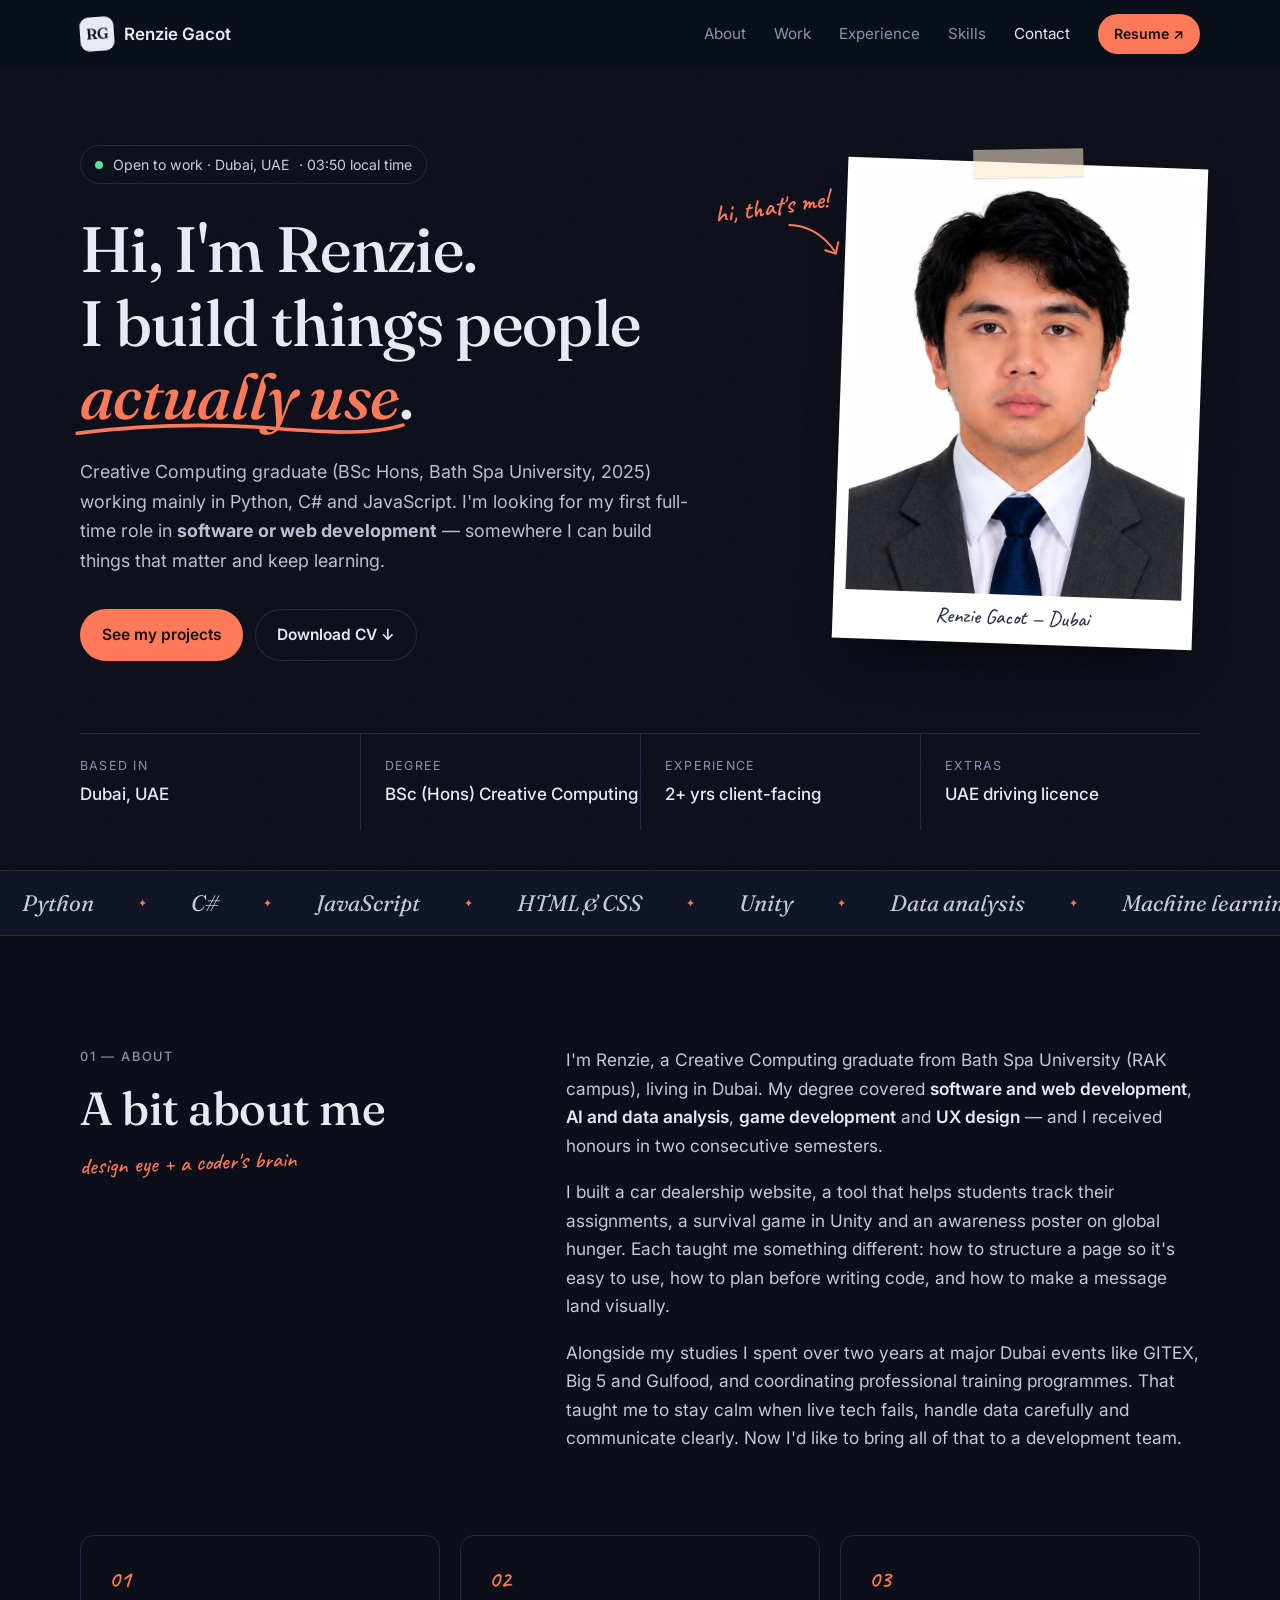
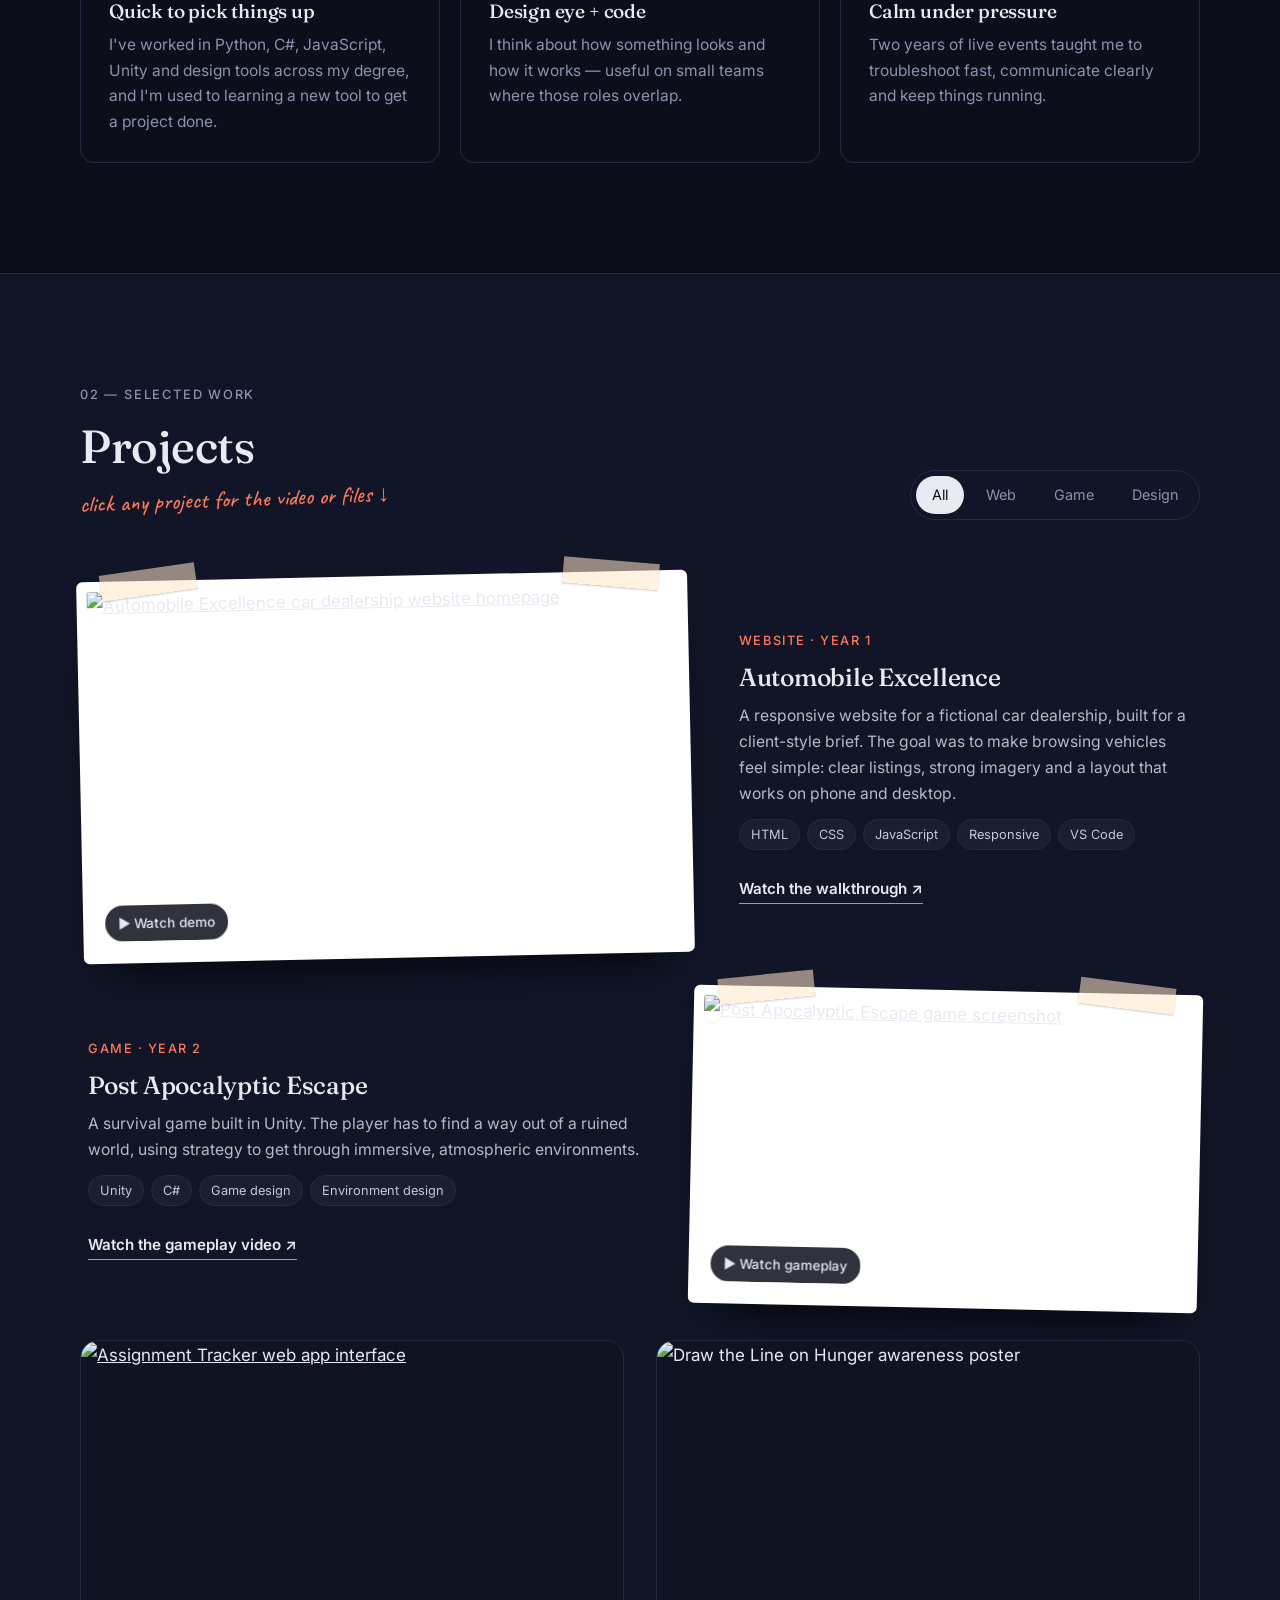
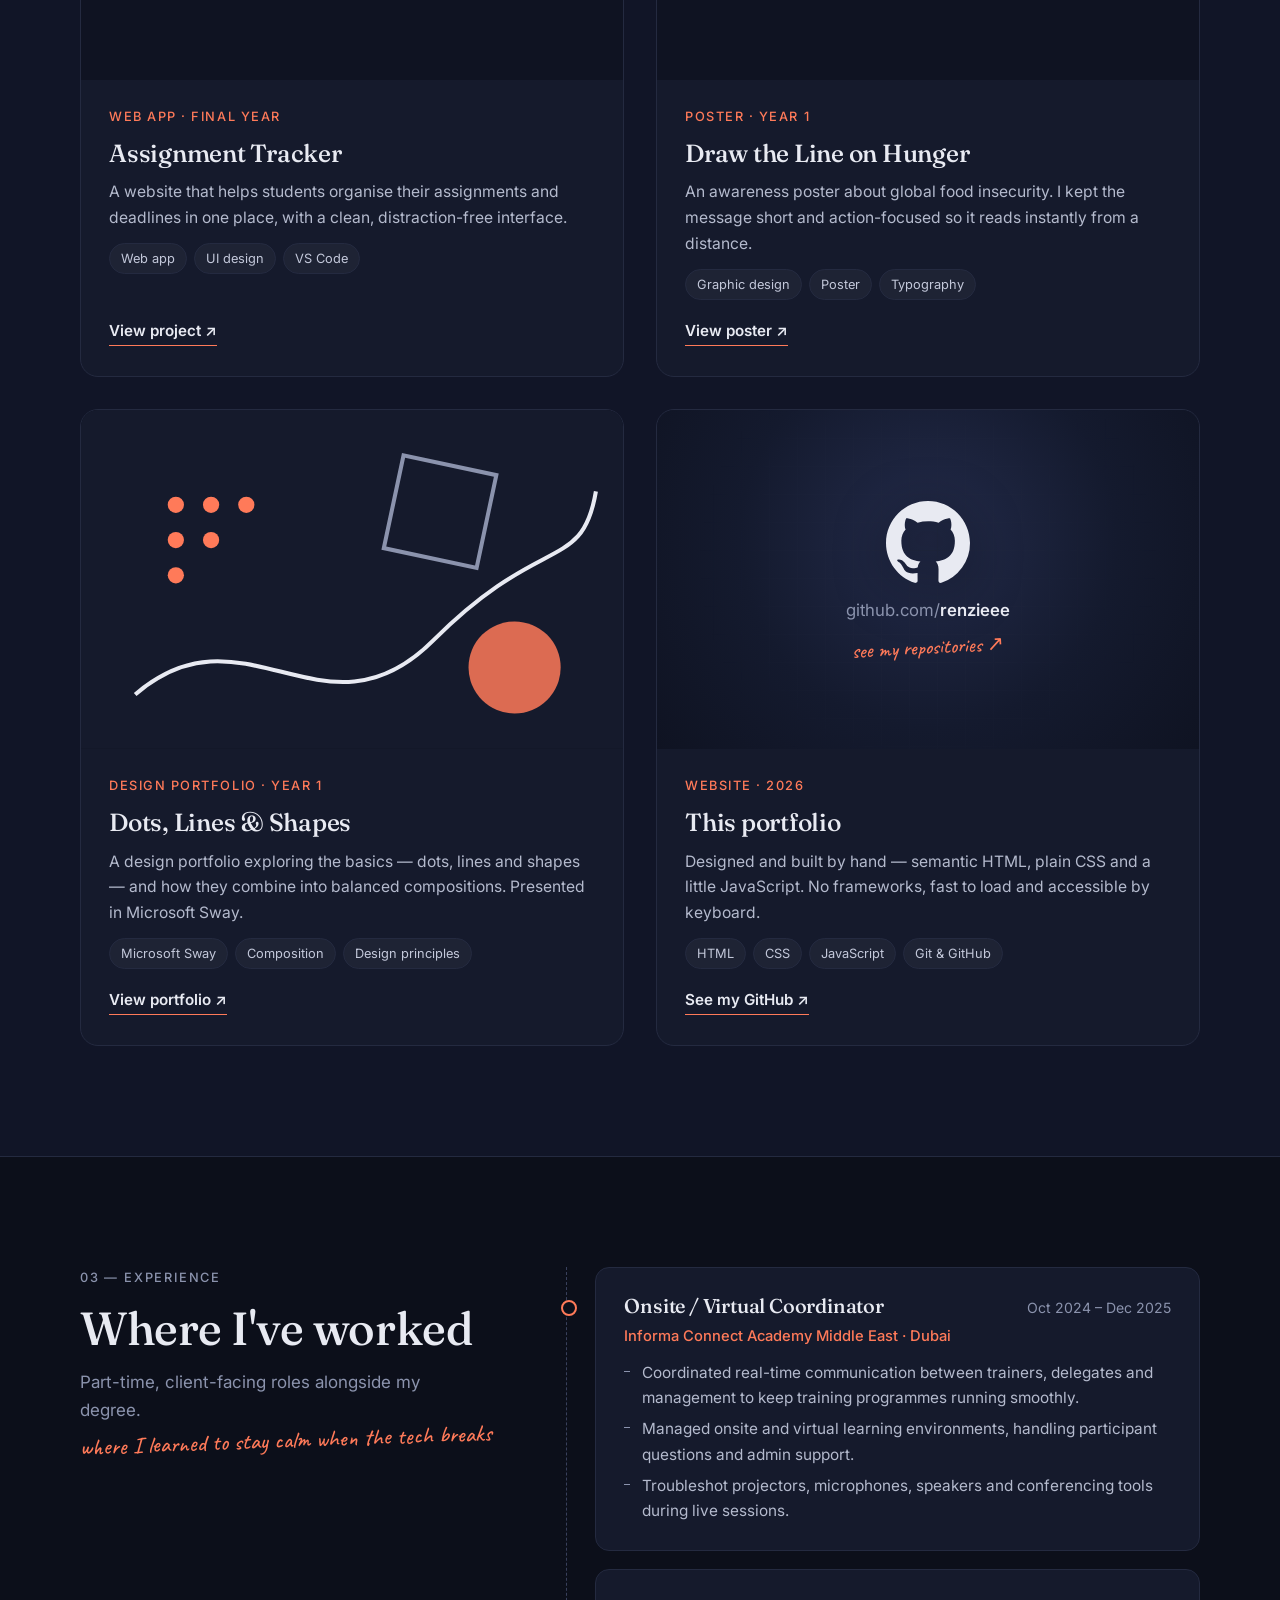
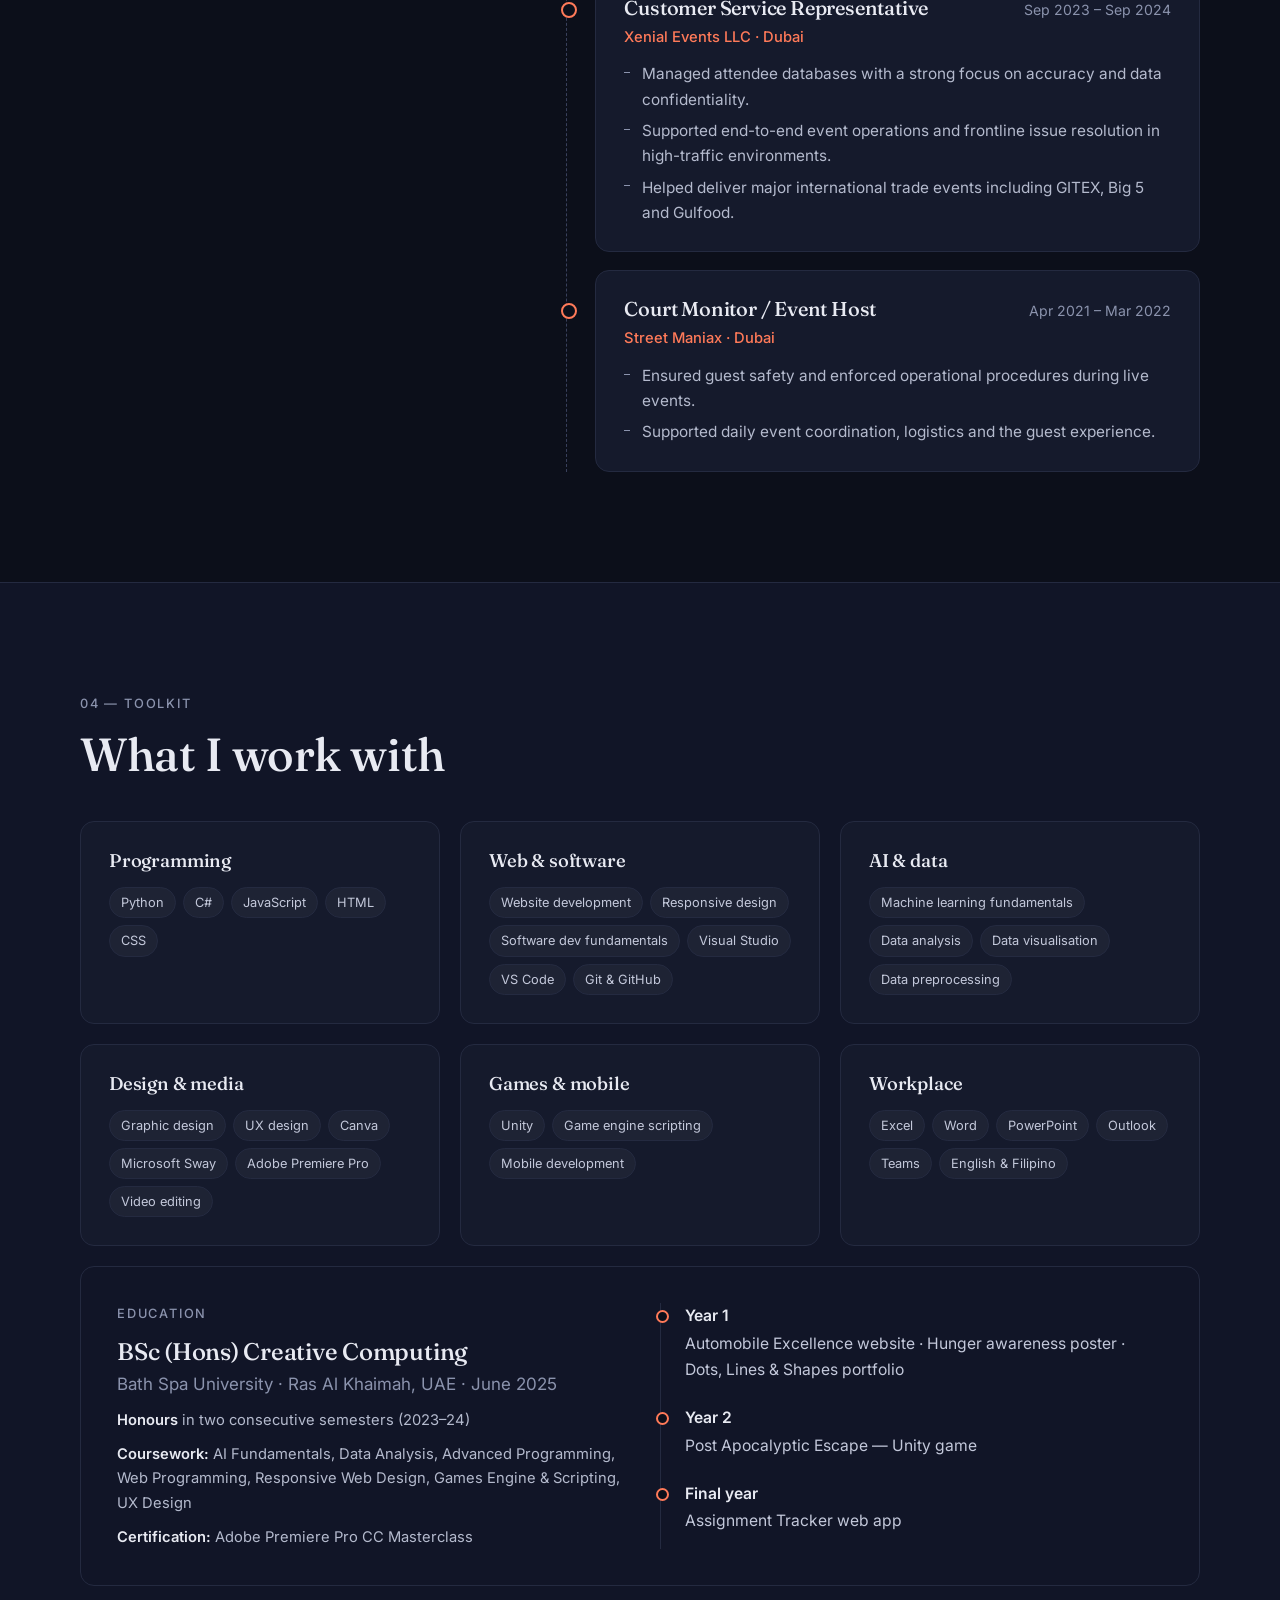
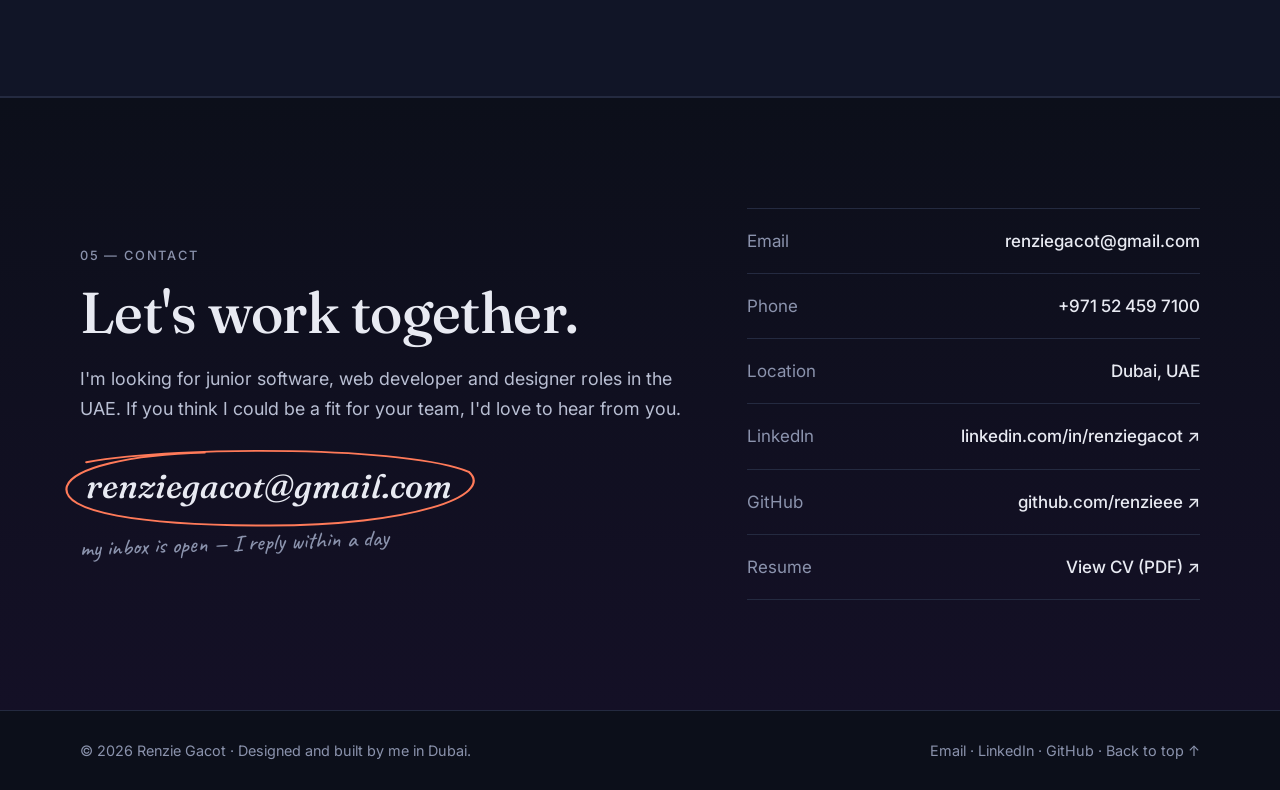
==== index.html @ a34c8161 "Add files via upload" ====
<!DOCTYPE html>
<html lang="en">
<head>
<meta charset="UTF-8">
<meta name="viewport" content="width=device-width, initial-scale=1">
<title>Renzie Gacot | Creative Computing Graduate – Software, Web &amp; Design – Dubai</title>
<meta name="description" content="Renzie Gacot — Creative Computing graduate (BSc Hons, Bath Spa University) in Dubai, UAE. Software, web development, data and design. Open to work.">
<meta property="og:title" content="Renzie Gacot | Creative Computing Graduate – Dubai">
<meta property="og:description" content="Software, web, data and design. Open to work in the UAE.">
<meta property="og:image" content="img/renzie.jpg">
<link rel="preconnect" href="https://fonts.googleapis.com">
<link rel="preconnect" href="https://fonts.gstatic.com" crossorigin>
<link href="https://fonts.googleapis.com/css2?family=Fraunces:ital,opsz,wght@0,9..144,500;0,9..144,600;1,9..144,400;1,9..144,500&family=Inter:wght@400;500;600&family=Caveat:wght@500;600&display=swap" rel="stylesheet">
<link rel="stylesheet" href="style.css">
</head>
<body>

<a class="skip" href="#main">Skip to content</a>

<header class="nav" id="top">
  <div class="wrap nav__inner">
    <a href="#top" class="brand" aria-label="Renzie Gacot, back to top">
      <span class="brand__mark">RG</span>
      <span class="brand__name">Renzie Gacot</span>
    </a>
    <nav class="nav__links" id="navLinks" aria-label="Main">
      <a href="#about">About</a>
      <a href="#work">Work</a>
      <a href="#experience">Experience</a>
      <a href="#skills">Skills</a>
      <a href="#contact">Contact</a>
      <a class="btn btn--small" href="cv/Renzie_Gacot_CV.pdf" target="_blank" rel="noopener">Resume ↗</a>
    </nav>
    <button class="nav__toggle" id="navToggle" aria-label="Open menu" aria-expanded="false" aria-controls="navLinks">
      <span></span><span></span>
    </button>
  </div>
</header>

<main id="main">

  <!-- HERO -->
  <section class="hero">
    <div class="wrap hero__grid">
      <div class="hero__text">
        <p class="status"><span class="dot"></span> Open to work · Dubai, UAE<span class="status__time"> · <span id="clock">--:--</span> local time</span></p>
        <h1>Hi, I'm Renzie.<br>I build things people <span class="scribble">actually use<svg viewBox="0 0 300 20" preserveAspectRatio="none" aria-hidden="true"><path d="M3 14 C 60 6, 120 4, 180 9 S 270 15, 297 6"/></svg></span>.</h1>
        <p class="lede">Creative Computing graduate (BSc Hons, Bath Spa University, 2025) working mainly in Python, C# and JavaScript. I'm looking for my first full-time role in <strong>software or web development</strong> — somewhere I can build things that matter and keep learning.</p>
        <div class="hero__cta">
          <a class="btn" href="#work">See my projects</a>
          <a class="btn btn--ghost" href="cv/Renzie_Gacot_CV.pdf" download="Renzie_Gacot_CV.pdf">Download CV ↓</a>
        </div>
      </div>
      <figure class="hero__photo">
        <p class="note" aria-hidden="true">hi, that's me!<svg viewBox="0 0 60 50"><path d="M6 6 C 20 8, 38 18, 48 40"/><path d="M38 36 L 48 41 L 52 30"/></svg></p>
        <img src="img/renzie.jpg" alt="Renzie Gacot in a dark suit and navy tie" width="800" height="1000">
        <figcaption>Renzie Gacot — Dubai</figcaption>
      </figure>
    </div>
    <div class="wrap">
      <ul class="facts">
        <li><span>Based in</span>Dubai, UAE</li>
        <li><span>Degree</span>BSc (Hons) Creative Computing</li>
        <li><span>Experience</span>2+ yrs client-facing</li>
        <li><span>Extras</span>UAE driving licence</li>
      </ul>
    </div>
  </section>

  <div class="ticker" aria-hidden="true">
    <div class="ticker__track">
      <span>Python</span><span>C#</span><span>JavaScript</span><span>HTML &amp; CSS</span><span>Unity</span><span>Data analysis</span><span>Machine learning</span><span>UX design</span><span>Graphic design</span><span>Premiere Pro</span>
      <span>Python</span><span>C#</span><span>JavaScript</span><span>HTML &amp; CSS</span><span>Unity</span><span>Data analysis</span><span>Machine learning</span><span>UX design</span><span>Graphic design</span><span>Premiere Pro</span>
    </div>
  </div>

  <!-- ABOUT -->
  <section class="section" id="about">
    <div class="wrap two-col">
      <div>
        <p class="eyebrow">01 — About</p>
        <h2>A bit about me</h2>
        <p class="hand">design eye + a coder's brain</p>
      </div>
      <div class="prose reveal">
        <p>I'm Renzie, a Creative Computing graduate from Bath Spa University (RAK campus), living in Dubai. My degree covered <strong>software and web development</strong>, <strong>AI and data analysis</strong>, <strong>game development</strong> and <strong>UX design</strong> — and I received honours in two consecutive semesters.</p>
        <p>I built a car dealership website, a tool that helps students track their assignments, a survival game in Unity and an awareness poster on global hunger. Each taught me something different: how to structure a page so it's easy to use, how to plan before writing code, and how to make a message land visually.</p>
        <p>Alongside my studies I spent over two years at major Dubai events like GITEX, Big 5 and Gulfood, and coordinating professional training programmes. That taught me to stay calm when live tech fails, handle data carefully and communicate clearly. Now I'd like to bring all of that to a development team.</p>
      </div>
    </div>

    <div class="wrap">
      <div class="why">
        <article class="why__item reveal">
          <span class="why__n">01</span>
          <h3>Quick to pick things up</h3>
          <p>I've worked in Python, C#, JavaScript, Unity and design tools across my degree, and I'm used to learning a new tool to get a project done.</p>
        </article>
        <article class="why__item reveal">
          <span class="why__n">02</span>
          <h3>Design eye + code</h3>
          <p>I think about how something looks and how it works — useful on small teams where those roles overlap.</p>
        </article>
        <article class="why__item reveal">
          <span class="why__n">03</span>
          <h3>Calm under pressure</h3>
          <p>Two years of live events taught me to troubleshoot fast, communicate clearly and keep things running.</p>
        </article>
      </div>
    </div>
  </section>

  <!-- WORK -->
  <section class="section section--alt" id="work">
    <div class="wrap">
      <div class="section__head">
        <div>
          <p class="eyebrow">02 — Selected work</p>
          <h2>Projects</h2>
          <p class="hand">click any project for the video or files ↓</p>
        </div>
        <div class="filters" role="tablist" aria-label="Filter projects">
          <button class="filter is-active" data-filter="all" role="tab" aria-selected="true">All</button>
          <button class="filter" data-filter="web" role="tab" aria-selected="false">Web</button>
          <button class="filter" data-filter="game" role="tab" aria-selected="false">Game</button>
          <button class="filter" data-filter="design" role="tab" aria-selected="false">Design</button>
        </div>
      </div>

      <div class="projects">

        <article class="project project--wide reveal" data-cat="web">
          <a class="project__media taped" href="https://youtu.be/LPAv-gMTaPw" target="_blank" rel="noopener" aria-label="Watch the Automobile Excellence demo">
            <img src="img/automobile.png" data-fallback="https://profile-site-launch.lovable.app/lovable-uploads/7ec69cc7-01b5-4ee4-a5d0-b192c2c715b7.png" alt="Automobile Excellence car dealership website homepage" loading="lazy">
            <span class="play">▶ Watch demo</span>
          </a>
          <div class="project__body">
            <p class="meta">Website · Year 1</p>
            <h3>Automobile Excellence</h3>
            <p>A responsive website for a fictional car dealership, built for a client-style brief. The goal was to make browsing vehicles feel simple: clear listings, strong imagery and a layout that works on phone and desktop.</p>
            <ul class="tags"><li>HTML</li><li>CSS</li><li>JavaScript</li><li>Responsive</li><li>VS Code</li></ul>
            <a class="link" href="https://youtu.be/LPAv-gMTaPw" target="_blank" rel="noopener">Watch the walkthrough ↗</a>
          </div>
        </article>

        <article class="project project--wide project--flip reveal" data-cat="game">
          <a class="project__media taped" href="https://youtu.be/TVNm0_HdlcQ" target="_blank" rel="noopener" aria-label="Watch the Post Apocalyptic Escape gameplay">
            <img src="img/apocalyptic.png" data-fallback="https://profile-site-launch.lovable.app/lovable-uploads/42c72a1e-6f0a-41fe-bad6-de00e5b0418a.png" alt="Post Apocalyptic Escape game screenshot" loading="lazy">
            <span class="play">▶ Watch gameplay</span>
          </a>
          <div class="project__body">
            <p class="meta">Game · Year 2</p>
            <h3>Post Apocalyptic Escape</h3>
            <p>A survival game built in Unity. The player has to find a way out of a ruined world, using strategy to get through immersive, atmospheric environments.</p>
            <ul class="tags"><li>Unity</li><li>C#</li><li>Game design</li><li>Environment design</li></ul>
            <a class="link" href="https://youtu.be/TVNm0_HdlcQ" target="_blank" rel="noopener">Watch the gameplay video ↗</a>
          </div>
        </article>

        <article class="project reveal" data-cat="web">
          <a class="project__media" href="https://drive.google.com/file/d/1QC57cKCtAFr6pk-P-h_SBmdnQ7ZJZOVQ/view" target="_blank" rel="noopener" aria-label="Open the Assignment Tracker project">
            <img src="img/tracker.png" data-fallback="https://profile-site-launch.lovable.app/lovable-uploads/16137f4a-a106-44b2-8af4-7b20b92113c6.png" alt="Assignment Tracker web app interface" loading="lazy">
          </a>
          <div class="project__body">
            <p class="meta">Web app · Final year</p>
            <h3>Assignment Tracker</h3>
            <p>A website that helps students organise their assignments and deadlines in one place, with a clean, distraction-free interface.</p>
            <ul class="tags"><li>Web app</li><li>UI design</li><li>VS Code</li></ul>
            <a class="link" href="https://drive.google.com/file/d/1QC57cKCtAFr6pk-P-h_SBmdnQ7ZJZOVQ/view" target="_blank" rel="noopener">View project ↗</a>
          </div>
        </article>

        <article class="project reveal" data-cat="design">
          <button class="project__media" type="button" data-lightbox aria-label="Enlarge the Draw the Line on Hunger poster">
            <img id="posterImg" src="img/hunger.png" data-fallback="https://profile-site-launch.lovable.app/lovable-uploads/dc572686-2030-4619-81a5-dc3627bdb6a1.png" alt="Draw the Line on Hunger awareness poster" loading="lazy">
          </button>
          <div class="project__body">
            <p class="meta">Poster · Year 1</p>
            <h3>Draw the Line on Hunger</h3>
            <p>An awareness poster about global food insecurity. I kept the message short and action-focused so it reads instantly from a distance.</p>
            <ul class="tags"><li>Graphic design</li><li>Poster</li><li>Typography</li></ul>
            <button class="link" type="button" data-lightbox>View poster ↗</button>
          </div>
        </article>

        <article class="project reveal" data-cat="design">
          <a class="project__media" href="https://drive.google.com/file/d/15ntBMyRujq6MdyihpgQ4xaixIF20mugS/view" target="_blank" rel="noopener" aria-label="Open the Dots, Lines and Shapes portfolio">
            <svg viewBox="0 0 400 250" preserveAspectRatio="xMidYMid slice" aria-hidden="true">
              <rect width="400" height="250" fill="#151a2c"/>
              <g fill="#ff7a59"><circle cx="70" cy="70" r="6"/><circle cx="96" cy="70" r="6"/><circle cx="122" cy="70" r="6"/><circle cx="70" cy="96" r="6"/><circle cx="96" cy="96" r="6"/><circle cx="70" cy="122" r="6"/></g>
              <path d="M40 210 C120 140, 180 250, 260 170 S 370 120, 380 60" stroke="#e8eaf2" stroke-width="3" fill="none"/>
              <rect x="230" y="40" width="70" height="70" fill="none" stroke="#8b93ad" stroke-width="3" transform="rotate(12 265 75)"/>
              <circle cx="320" cy="190" r="34" fill="#ff7a59" opacity=".85"/>
            </svg>
          </a>
          <div class="project__body">
            <p class="meta">Design portfolio · Year 1</p>
            <h3>Dots, Lines &amp; Shapes</h3>
            <p>A design portfolio exploring the basics — dots, lines and shapes — and how they combine into balanced compositions. Presented in Microsoft Sway.</p>
            <ul class="tags"><li>Microsoft Sway</li><li>Composition</li><li>Design principles</li></ul>
            <a class="link" href="https://drive.google.com/file/d/15ntBMyRujq6MdyihpgQ4xaixIF20mugS/view" target="_blank" rel="noopener">View portfolio ↗</a>
          </div>
        </article>

        <article class="project reveal" data-cat="web">
          <a class="project__media project__media--gh" href="https://github.com/renzieee" target="_blank" rel="noopener" aria-label="Renzie's GitHub profile">
            <svg class="gh__mark" viewBox="0 0 16 16" aria-hidden="true"><path d="M8 0C3.58 0 0 3.58 0 8c0 3.54 2.29 6.53 5.47 7.59.4.07.55-.17.55-.38 0-.19-.01-.82-.01-1.49-2.01.37-2.53-.49-2.69-.94-.09-.23-.48-.94-.82-1.13-.28-.15-.68-.52-.01-.53.63-.01 1.08.58 1.23.82.72 1.21 1.87.87 2.33.66.07-.52.28-.87.51-1.07-1.78-.2-3.64-.89-3.64-3.95 0-.87.31-1.59.82-2.15-.08-.2-.36-1.02.08-2.12 0 0 .67-.21 2.2.82.64-.18 1.32-.27 2-.27.68 0 1.36.09 2 .27 1.53-1.04 2.2-.82 2.2-.82.44 1.1.16 1.92.08 2.12.51.56.82 1.27.82 2.15 0 3.07-1.87 3.75-3.65 3.95.29.25.54.73.54 1.48 0 1.07-.01 1.93-.01 2.2 0 .21.15.46.55.38A8.013 8.013 0 0016 8c0-4.42-3.58-8-8-8z"/></svg>
            <span class="gh__name">github.com/<b>renzieee</b></span>
            <span class="gh__hint">see my repositories ↗</span>
          </a>
          <div class="project__body">
            <p class="meta">Website · 2026</p>
            <h3>This portfolio</h3>
            <p>Designed and built by hand — semantic HTML, plain CSS and a little JavaScript. No frameworks, fast to load and accessible by keyboard.</p>
            <ul class="tags"><li>HTML</li><li>CSS</li><li>JavaScript</li><li>Git &amp; GitHub</li></ul>
            <a class="link" href="https://github.com/renzieee" target="_blank" rel="noopener">See my GitHub ↗</a>
          </div>
        </article>

      </div>
    </div>
  </section>

  <!-- EXPERIENCE -->
  <section class="section" id="experience">
    <div class="wrap two-col">
      <div>
        <p class="eyebrow">03 — Experience</p>
        <h2>Where I've worked</h2>
        <p class="muted" style="margin-top:12px;max-width:32ch">Part-time, client-facing roles alongside my degree.</p>
        <p class="hand">where I learned to stay calm when the tech breaks</p>
      </div>
      <ol class="jobs">
        <li class="job reveal">
          <div class="job__top"><h3>Onsite / Virtual Coordinator</h3><span>Oct 2024 – Dec 2025</span></div>
          <p class="job__org">Informa Connect Academy Middle East · Dubai</p>
          <ul>
            <li>Coordinated real-time communication between trainers, delegates and management to keep training programmes running smoothly.</li>
            <li>Managed onsite and virtual learning environments, handling participant questions and admin support.</li>
            <li>Troubleshot projectors, microphones, speakers and conferencing tools during live sessions.</li>
          </ul>
        </li>
        <li class="job reveal">
          <div class="job__top"><h3>Customer Service Representative</h3><span>Sep 2023 – Sep 2024</span></div>
          <p class="job__org">Xenial Events LLC · Dubai</p>
          <ul>
            <li>Managed attendee databases with a strong focus on accuracy and data confidentiality.</li>
            <li>Supported end-to-end event operations and frontline issue resolution in high-traffic environments.</li>
            <li>Helped deliver major international trade events including GITEX, Big 5 and Gulfood.</li>
          </ul>
        </li>
        <li class="job reveal">
          <div class="job__top"><h3>Court Monitor / Event Host</h3><span>Apr 2021 – Mar 2022</span></div>
          <p class="job__org">Street Maniax · Dubai</p>
          <ul>
            <li>Ensured guest safety and enforced operational procedures during live events.</li>
            <li>Supported daily event coordination, logistics and the guest experience.</li>
          </ul>
        </li>
      </ol>
    </div>
  </section>

  <!-- SKILLS + EDUCATION -->
  <section class="section section--alt" id="skills">
    <div class="wrap">
      <p class="eyebrow">04 — Toolkit</p>
      <h2>What I work with</h2>

      <div class="skills">
        <div class="skill reveal"><h3>Programming</h3><ul class="tags"><li>Python</li><li>C#</li><li>JavaScript</li><li>HTML</li><li>CSS</li></ul></div>
        <div class="skill reveal"><h3>Web &amp; software</h3><ul class="tags"><li>Website development</li><li>Responsive design</li><li>Software dev fundamentals</li><li>Visual Studio</li><li>VS Code</li><li>Git &amp; GitHub</li></ul></div>
        <div class="skill reveal"><h3>AI &amp; data</h3><ul class="tags"><li>Machine learning fundamentals</li><li>Data analysis</li><li>Data visualisation</li><li>Data preprocessing</li></ul></div>
        <div class="skill reveal"><h3>Design &amp; media</h3><ul class="tags"><li>Graphic design</li><li>UX design</li><li>Canva</li><li>Microsoft Sway</li><li>Adobe Premiere Pro</li><li>Video editing</li></ul></div>
        <div class="skill reveal"><h3>Games &amp; mobile</h3><ul class="tags"><li>Unity</li><li>Game engine scripting</li><li>Mobile development</li></ul></div>
        <div class="skill reveal"><h3>Workplace</h3><ul class="tags"><li>Excel</li><li>Word</li><li>PowerPoint</li><li>Outlook</li><li>Teams</li><li>English &amp; Filipino</li></ul></div>
      </div>

      <div class="edu reveal">
        <div class="edu__head">
          <p class="eyebrow">Education</p>
          <h3>BSc (Hons) Creative Computing</h3>
          <p class="muted">Bath Spa University · Ras Al Khaimah, UAE · June 2025</p>
          <p class="edu__note"><strong>Honours</strong> in two consecutive semesters (2023–24)</p>
          <p class="edu__note"><strong>Coursework:</strong> AI Fundamentals, Data Analysis, Advanced Programming, Web Programming, Responsive Web Design, Games Engine &amp; Scripting, UX Design</p>
          <p class="edu__note"><strong>Certification:</strong> Adobe Premiere Pro CC Masterclass</p>
        </div>
        <ol class="timeline">
          <li><span>Year 1</span>Automobile Excellence website · Hunger awareness poster · Dots, Lines &amp; Shapes portfolio</li>
          <li><span>Year 2</span>Post Apocalyptic Escape — Unity game</li>
          <li><span>Final year</span>Assignment Tracker web app</li>
        </ol>
      </div>
    </div>
  </section>

  <!-- CONTACT -->
  <section class="section contact" id="contact">
    <div class="wrap contact__grid">
      <div>
        <p class="eyebrow">05 — Contact</p>
        <h2>Let's work together.</h2>
        <p class="lede">I'm looking for junior software, web developer and designer roles in the UAE. If you think I could be a fit for your team, I'd love to hear from you.</p>
        <a class="mail" href="mailto:renziegacot@gmail.com?subject=Hello%20Renzie">renziegacot@gmail.com<svg viewBox="0 0 400 90" preserveAspectRatio="none" aria-hidden="true"><path d="M30 20 C 120 2, 330 4, 385 30 C 410 55, 330 86, 200 86 C 80 86, 5 72, 12 45 C 18 26, 70 12, 140 10"/></svg></a>
        <p class="hand">my inbox is open — I reply within a day</p>
      </div>
      <ul class="contact__list">
        <li><span>Email</span><a href="mailto:renziegacot@gmail.com">renziegacot@gmail.com</a></li>
        <li><span>Phone</span><a href="tel:+971524597100">+971 52 459 7100</a></li>
        <li><span>Location</span>Dubai, UAE</li>
        <li><span>LinkedIn</span><a href="https://www.linkedin.com/in/renziegacot" target="_blank" rel="noopener">linkedin.com/in/renziegacot ↗</a></li>
        <li><span>GitHub</span><a href="https://github.com/renzieee" target="_blank" rel="noopener">github.com/renzieee ↗</a></li>
        <li><span>Resume</span><a href="cv/Renzie_Gacot_CV.pdf" target="_blank" rel="noopener">View CV (PDF) ↗</a></li>
      </ul>
    </div>
  </section>

</main>

<footer class="footer">
  <div class="wrap footer__inner">
    <p>© <span id="year">2026</span> Renzie Gacot · Designed and built by me in Dubai.</p>
    <p><a href="mailto:renziegacot@gmail.com">Email</a> · <a href="https://www.linkedin.com/in/renziegacot" target="_blank" rel="noopener">LinkedIn</a> · <a href="https://github.com/renzieee" target="_blank" rel="noopener">GitHub</a> · <a href="#top">Back to top ↑</a></p>
  </div>
</footer>

<div class="lightbox" id="lightbox" hidden>
  <button class="lightbox__close" aria-label="Close">×</button>
  <img alt="Draw the Line on Hunger poster, full size">
</div>

<script src="script.js"></script>
</body>
</html>
---- style.css ----
/* Renzie Gacot — portfolio */
:root{
  --bg:#0c0f1a;
  --bg-2:#111527;
  --card:#151a2c;
  --line:#242a40;
  --text:#e8eaf2;
  --muted:#8b93ad;
  --accent:#ff7a59;
  --accent-ink:#1a0e09;
  --green:#5ee39a;
  --radius:14px;
  --serif:"Fraunces",Georgia,serif;
  --sans:"Inter",system-ui,-apple-system,"Segoe UI",sans-serif;
  --hand:"Caveat","Segoe Print","Bradley Hand",cursive;
}
*{box-sizing:border-box;margin:0;padding:0}
html{scroll-behavior:smooth;scroll-padding-top:80px}
body{background:var(--bg);color:var(--text);font:400 17px/1.65 var(--sans);-webkit-font-smoothing:antialiased}
img{display:block;max-width:100%;height:auto}
a{color:inherit}
ul,ol{list-style:none}
button{font:inherit;color:inherit;background:none;border:0;cursor:pointer}
:focus-visible{outline:2px solid var(--accent);outline-offset:3px;border-radius:4px}
::selection{background:var(--accent);color:var(--accent-ink)}

/* subtle grain so the navy doesn't feel flat */
body::before{content:"";position:fixed;inset:0;pointer-events:none;z-index:0;opacity:.5;
  background-image:url("data:image/svg+xml,%3Csvg xmlns='http://www.w3.org/2000/svg' width='160' height='160'%3E%3Cfilter id='n'%3E%3CfeTurbulence type='fractalNoise' baseFrequency='.9' numOctaves='2' stitchTiles='stitch'/%3E%3CfeColorMatrix values='0 0 0 0 1 0 0 0 0 1 0 0 0 0 1 0 0 0 .05 0'/%3E%3C/filter%3E%3Crect width='100%25' height='100%25' filter='url(%23n)'/%3E%3C/svg%3E")}
main,.footer{position:relative;z-index:1}

.wrap{width:min(1120px,100% - 48px);margin-inline:auto}
.skip{position:absolute;left:-999px;top:8px;background:var(--accent);color:var(--accent-ink);padding:8px 14px;border-radius:8px;z-index:100}
.skip:focus{left:8px}

h1,h2,h3{font-family:var(--serif);font-weight:500;letter-spacing:-.01em;line-height:1.15}
h1{font-size:clamp(2.4rem,5.4vw,4rem)}
h2{font-size:clamp(2rem,4vw,2.9rem);margin-bottom:8px}
h3{font-size:1.35rem}
.eyebrow{font-size:.8rem;letter-spacing:.14em;text-transform:uppercase;color:var(--muted);margin-bottom:14px;font-weight:500}
.lede{color:#b9bfd3;font-size:1.12rem;max-width:56ch}
.muted{color:var(--muted)}
.hand{font:500 1.45rem/1.2 var(--hand);color:var(--accent);margin-top:10px;transform:rotate(-2deg);transform-origin:left;display:inline-block}

/* Buttons */
.btn{display:inline-flex;align-items:center;gap:8px;padding:13px 22px;border-radius:999px;background:var(--accent);color:var(--accent-ink);font-weight:600;text-decoration:none;font-size:.97rem;transition:transform .2s,box-shadow .2s}
.btn:hover{transform:translateY(-2px);box-shadow:0 10px 30px -10px rgba(255,122,89,.6)}
.btn--ghost{background:transparent;color:var(--text);box-shadow:inset 0 0 0 1px var(--line)}
.btn--ghost:hover{box-shadow:inset 0 0 0 1px var(--muted)}
.btn--small{padding:8px 16px;font-size:.88rem}

/* Nav */
.nav{position:sticky;top:0;z-index:50;background:rgba(12,15,26,.8);backdrop-filter:blur(12px);-webkit-backdrop-filter:blur(12px);border-bottom:1px solid transparent;transition:border-color .3s}
.nav.is-scrolled{border-color:var(--line)}
.nav__inner{display:flex;align-items:center;justify-content:space-between;height:68px}
.brand{display:flex;align-items:center;gap:10px;text-decoration:none;font-weight:600}
.brand__mark{display:grid;place-items:center;width:34px;height:34px;border-radius:9px;background:var(--text);color:var(--bg);font-family:var(--serif);font-size:.95rem;transform:rotate(-4deg)}
.nav__links{display:flex;align-items:center;gap:28px}
.nav__links a:not(.btn){text-decoration:none;color:var(--muted);font-size:.95rem;transition:color .2s}
.nav__links a:not(.btn):hover,.nav__links a.is-current{color:var(--text)}
.nav__toggle{display:none;width:40px;height:40px;position:relative}
.nav__toggle span{position:absolute;left:10px;right:10px;height:2px;background:var(--text);transition:transform .25s}
.nav__toggle span:first-child{top:15px}.nav__toggle span:last-child{top:23px}
.nav__toggle[aria-expanded="true"] span:first-child{transform:translateY(4px) rotate(45deg)}
.nav__toggle[aria-expanded="true"] span:last-child{transform:translateY(-4px) rotate(-45deg)}

/* Hero */
.hero{padding:76px 0 40px}
.hero__grid{display:grid;grid-template-columns:1.3fr .85fr;gap:72px;align-items:center}
.status{display:inline-flex;align-items:center;gap:10px;font-size:.88rem;color:#c9cee0;padding:7px 14px;border:1px solid var(--line);border-radius:999px;margin-bottom:28px}
.dot{width:8px;height:8px;border-radius:50%;background:var(--green);box-shadow:0 0 0 0 rgba(94,227,154,.6);animation:pulse 2.4s infinite}
@keyframes pulse{70%{box-shadow:0 0 0 8px rgba(94,227,154,0)}100%{box-shadow:0 0 0 0 rgba(94,227,154,0)}}
.hero h1{margin-bottom:24px}
.hero__cta{display:flex;flex-wrap:wrap;gap:12px;margin-top:34px}

/* hand-drawn underline */
.scribble{position:relative;white-space:nowrap;display:inline-block;font-style:italic;color:var(--accent)}
.scribble svg{position:absolute;left:-2%;bottom:-.1em;width:104%;height:.32em;overflow:visible}
.scribble path{fill:none;stroke:var(--accent);stroke-width:3.5;stroke-linecap:round;stroke-dasharray:340;stroke-dashoffset:340;animation:draw 1.1s .5s ease-out forwards}
@keyframes draw{to{stroke-dashoffset:0}}

/* photo as a taped print */
.hero__photo{position:relative;width:100%;max-width:360px;justify-self:end;background:#fff;padding:12px 12px 16px;transform:rotate(2deg);box-shadow:0 30px 50px -25px rgba(0,0,0,.8)}
.hero__photo::before{content:"";position:absolute;top:-14px;left:50%;width:110px;height:28px;margin-left:-55px;background:rgba(255,232,200,.55);transform:rotate(-3deg);z-index:2;box-shadow:0 1px 2px rgba(0,0,0,.15)}
.hero__photo img{width:100%;aspect-ratio:4/5;object-fit:cover}
.hero__photo figcaption{font:500 1.3rem/1 var(--hand);color:#2a2f45;margin-top:12px;text-align:center}
.note{position:absolute;left:-132px;top:40px;font:600 1.6rem/1 var(--hand);color:var(--accent);transform:rotate(-10deg);white-space:nowrap;z-index:3}
.note svg{position:absolute;left:66px;top:26px;width:60px;height:52px;overflow:visible}
.note path{fill:none;stroke:var(--accent);stroke-width:2;stroke-linecap:round;stroke-linejoin:round}

.facts{display:grid;grid-template-columns:repeat(4,1fr);margin-top:72px;border-top:1px solid var(--line)}
.facts li{padding:22px 0;font-weight:500}
.facts li+li{padding-left:24px;border-left:1px solid var(--line)}
.facts span{display:block;font-size:.78rem;color:var(--muted);text-transform:uppercase;letter-spacing:.1em;margin-bottom:4px;font-weight:400}

/* Ticker */
.ticker{overflow:hidden;border-block:1px solid var(--line);padding:18px 0;background:var(--bg-2);position:relative;z-index:1}
.ticker__track{display:flex;width:max-content;animation:slide 40s linear infinite}
.ticker span{font:italic 400 1.4rem var(--serif);color:#c3c8da;padding:0 22px;white-space:nowrap}
.ticker span::after{content:"\2726";font-style:normal;font-size:.7rem;color:var(--accent);margin-left:44px;vertical-align:4px}
@keyframes slide{to{transform:translateX(-50%)}}

/* Sections */
.section{padding:110px 0}
.section--alt{background:var(--bg-2);border-block:1px solid var(--line)}
.two-col{display:grid;grid-template-columns:.8fr 1.2fr;gap:64px}
.prose p{color:#c3c8da;margin-bottom:18px;font-size:1.08rem}
.prose strong{color:var(--text);font-weight:600}

.why{display:grid;grid-template-columns:repeat(3,1fr);gap:20px;margin-top:64px}
.why__item{padding:28px;border:1px solid var(--line);border-radius:var(--radius);transition:border-color .25s,transform .25s}
.why__item:hover{border-color:#39405c;transform:translateY(-3px) rotate(-.4deg)}
.why__n{display:block;font:600 1.5rem var(--hand);color:var(--accent);margin-bottom:6px}
.why__item h3{margin-bottom:10px;font-size:1.2rem}
.why__item p{color:var(--muted);font-size:.97rem}

/* Projects */
.section__head{display:flex;justify-content:space-between;align-items:flex-end;gap:24px;flex-wrap:wrap;margin-bottom:56px}
.filters{display:flex;gap:6px;padding:5px;border:1px solid var(--line);border-radius:999px}
.filter{padding:7px 16px;border-radius:999px;font-size:.9rem;color:var(--muted);transition:background .2s,color .2s}
.filter:hover{color:var(--text)}
.filter.is-active{background:var(--text);color:var(--bg)}

.projects{display:grid;grid-template-columns:repeat(2,1fr);gap:32px}
.project{background:var(--card);border:1px solid var(--line);border-radius:18px;overflow:hidden;display:flex;flex-direction:column;transition:border-color .3s,transform .3s}
.project:hover{border-color:#39405c;transform:translateY(-3px)}
.project.is-hidden{display:none}
.project__media{position:relative;display:block;width:100%;aspect-ratio:16/10;overflow:hidden;background:#0f1322;text-align:left}
.project__media img{width:100%;height:100%;object-fit:cover;transition:transform .6s cubic-bezier(.2,.7,.2,1)}
.project:hover .project__media img{transform:scale(1.04)}
.project__media svg{width:100%;height:100%;display:block}
.play{position:absolute;left:16px;bottom:16px;background:rgba(12,15,26,.85);backdrop-filter:blur(6px);padding:7px 13px;border-radius:999px;font-size:.84rem;font-weight:500}
.project__body{padding:26px 28px 30px;display:flex;flex-direction:column;gap:12px;flex:1}
.project__body p{color:#b4bacd;font-size:.98rem}
.project__body .meta{color:var(--accent);font-size:.8rem;text-transform:uppercase;letter-spacing:.12em;font-weight:500}
.project__body h3{font-size:1.55rem}
.link{margin-top:auto;padding-top:6px;align-self:flex-start;font-weight:600;font-size:.95rem;text-decoration:none;border-bottom:1px solid var(--accent);padding-bottom:2px;transition:color .2s}
.link:hover{color:var(--accent)}

/* wide project = a taped print sitting on the card */
.project--wide{grid-column:1/-1;display:grid;grid-template-columns:1.2fr 1fr;overflow:visible;background:transparent;border:0}
.project--wide:hover{transform:none}
.project--wide .project__media{aspect-ratio:16/10;height:auto;border-radius:6px;overflow:visible;background:#fff;padding:10px;transform:rotate(-1.2deg);box-shadow:0 30px 50px -28px rgba(0,0,0,.9);transition:transform .35s ease}
.project--wide .project__media img{border-radius:2px}
.project--wide .project__media:hover{transform:rotate(0) scale(1.01)}
.project--wide:hover .project__media img{transform:none}
.project--flip .project__media{order:2;transform:rotate(1.2deg)}
.project--wide .project__body{padding:20px 8px 20px 48px;justify-content:center}
.project--flip .project__body{padding:20px 48px 20px 8px}
.project--wide .link{margin-top:8px}
.project--wide .play{left:22px;bottom:22px}
.taped::before,.taped::after{content:"";position:absolute;width:96px;height:26px;background:rgba(255,232,200,.55);box-shadow:0 1px 2px rgba(0,0,0,.2);z-index:2}
.taped::before{top:-12px;left:24px;transform:rotate(-7deg)}
.taped::after{top:-11px;right:28px;transform:rotate(6deg)}

.project__media--code{display:flex;align-items:center;justify-content:center;background:radial-gradient(circle at 30% 20%,#1d2440,#0f1322)}
.project__media--code pre{font:400 .9rem/1.7 ui-monospace,"SF Mono",Menlo,monospace;color:#c3c8da;padding:20px}
.c{color:#5f6785}.k{color:var(--accent)}.s{color:var(--green)}

.tags{display:flex;flex-wrap:wrap;gap:7px}
.tags li{font-size:.8rem;padding:4px 11px;border-radius:999px;background:rgba(255,255,255,.04);border:1px solid var(--line);color:#c3c8da}

/* Experience */
.jobs{display:grid;gap:18px;position:relative;padding-left:28px;border-left:1px dashed #39405c}
.job{position:relative;padding:26px 28px;background:var(--card);border:1px solid var(--line);border-radius:var(--radius)}
.job::before{content:"";position:absolute;left:-35px;top:32px;width:12px;height:12px;border-radius:50%;background:var(--bg);border:2px solid var(--accent)}
.job__top{display:flex;justify-content:space-between;align-items:baseline;gap:12px;flex-wrap:wrap}
.job__top h3{font-size:1.25rem}
.job__top span{color:var(--muted);font-size:.88rem;white-space:nowrap}
.job__org{color:var(--accent);font-size:.92rem;margin:4px 0 12px;font-weight:500}
.job ul{display:grid;gap:6px}
.job ul li{position:relative;padding-left:18px;color:#b4bacd;font-size:.96rem}
.job ul li::before{content:"";position:absolute;left:0;top:.7em;width:6px;height:1px;background:var(--muted)}

/* Skills */
.skills{display:grid;grid-template-columns:repeat(3,1fr);gap:20px;margin-top:40px}
.skill{padding:28px;background:var(--card);border:1px solid var(--line);border-radius:var(--radius)}
.skill h3{font-size:1.15rem;margin-bottom:16px}
.edu{margin-top:20px;display:grid;grid-template-columns:1fr 1fr;gap:40px;padding:36px;border:1px solid var(--line);border-radius:var(--radius)}
.edu h3{font-size:1.5rem;margin-bottom:4px}
.edu__note{color:#b4bacd;font-size:.92rem;margin-top:10px}
.edu__note strong{color:var(--text);font-weight:600}
.timeline{position:relative;padding-left:24px;border-left:1px solid var(--line);display:grid;gap:22px;align-content:start}
.timeline li{position:relative;color:#c3c8da;font-size:.98rem}
.timeline li::before{content:"";position:absolute;left:-29px;top:7px;width:9px;height:9px;border-radius:50%;background:var(--bg);border:2px solid var(--accent)}
.timeline span{display:block;font-weight:600;color:var(--text);margin-bottom:2px}

/* Contact */
.contact{background:linear-gradient(180deg,var(--bg) 0%,#141026 100%);border-top:1px solid var(--line)}
.contact__grid{display:grid;grid-template-columns:1.2fr .9fr;gap:64px;align-items:center}
.contact h2{font-size:clamp(2.4rem,5vw,3.6rem);margin-bottom:18px}
.mail{position:relative;display:inline-block;margin-top:36px;font:italic 500 clamp(1.4rem,3vw,2.1rem) var(--serif);text-decoration:none;padding:6px 6px}
.mail svg{position:absolute;left:-7%;top:-30%;width:114%;height:160%;overflow:visible;pointer-events:none}
.mail path{fill:none;stroke:var(--accent);stroke-width:2;stroke-linecap:round;stroke-dasharray:1100;stroke-dashoffset:1100;transition:stroke-dashoffset 1.3s ease}
.contact.is-in .mail path,.mail:hover path{stroke-dashoffset:0}
.contact .hand{display:block;margin-top:22px;color:var(--muted)}
.contact__list{border-top:1px solid var(--line)}
.contact__list li{display:flex;justify-content:space-between;gap:16px;padding:18px 0;border-bottom:1px solid var(--line);font-weight:500}
.contact__list span{color:var(--muted);font-weight:400}
.contact__list a{text-decoration:none;transition:color .2s;text-align:right}
.contact__list a:hover{color:var(--accent)}

.footer{border-top:1px solid var(--line);padding:28px 0;font-size:.9rem;color:var(--muted)}
.footer__inner{display:flex;justify-content:space-between;flex-wrap:wrap;gap:12px}
.footer a{text-decoration:none}.footer a:hover{color:var(--text)}

/* Lightbox */
.lightbox{position:fixed;inset:0;z-index:200;background:rgba(5,7,14,.92);display:grid;place-items:center;padding:32px}
.lightbox[hidden]{display:none}
.lightbox img{max-height:90vh;max-width:min(900px,100%);border-radius:6px;background:#fff}
.lightbox__close{position:absolute;top:18px;right:24px;font-size:2.2rem;line-height:1}

/* Reveal */
.reveal{opacity:0;transform:translateY(18px);transition:opacity .7s ease,transform .7s ease}
.reveal.is-in{opacity:1;transform:none}

/* Responsive */
@media (max-width:1200px){.note{left:auto;right:-8px;top:-52px;transform:rotate(-5deg)}.note svg{display:none}}
@media (max-width:920px){
  .hero__grid,.two-col,.contact__grid,.edu{grid-template-columns:1fr;gap:40px}
  .hero__photo{order:-1;justify-self:start;width:min(260px,68%);transform:rotate(-2deg);margin-top:16px}
  .note{right:auto;left:calc(100% + 12px);top:40px}
  .facts{grid-template-columns:repeat(2,1fr)}
  .facts li:nth-child(3){padding-left:0;border-left:0}
  .facts li:nth-child(n+3){border-top:1px solid var(--line)}
  .why,.skills{grid-template-columns:1fr}
  .project--wide{grid-template-columns:1fr;gap:28px}
  .project--flip .project__media{order:0}
  .project--wide .project__body,.project--flip .project__body{padding:0 4px}
}
@media (max-width:760px){
  body{font-size:16px}
  .nav__toggle{display:block}
  .nav__links{position:fixed;inset:68px 0 auto 0;flex-direction:column;align-items:flex-start;gap:4px;padding:16px 24px 28px;background:var(--bg);border-bottom:1px solid var(--line);transform:translateY(-12px);opacity:0;pointer-events:none;transition:opacity .25s,transform .25s}
  .nav__links.is-open{opacity:1;transform:none;pointer-events:auto}
  .nav__links a:not(.btn){font-size:1.1rem;padding:10px 0;width:100%}
  .nav__links .btn{margin-top:10px}
  .hero{padding-top:40px}
  .section{padding:80px 0}
  .projects{grid-template-columns:1fr}
  .contact__list li{flex-direction:column;gap:2px}
  .contact__list a{text-align:left}
  .jobs{padding-left:20px}
  .job::before{left:-27px}
}
@media (max-width:420px){.note{font-size:1.2rem;left:calc(100% + 6px)}}
@media (prefers-reduced-motion:reduce){
  html{scroll-behavior:auto}
  .reveal{opacity:1;transform:none;transition:none}
  .scribble path,.mail path{stroke-dashoffset:0;animation:none}
  *{animation:none!important}
}
@media (max-width:520px){.status__time{display:none}}

/* GitHub tile */
.project__media--gh{display:flex;flex-direction:column;align-items:center;justify-content:center;gap:12px;text-decoration:none;
  background:radial-gradient(circle at 50% 38%,#232b4a 0%,#141a2e 55%,#0f1322 100%)}
.project__media--gh::before{content:"";position:absolute;inset:0;opacity:.35;
  background-image:linear-gradient(var(--line) 1px,transparent 1px),linear-gradient(90deg,var(--line) 1px,transparent 1px);background-size:28px 28px;
  -webkit-mask-image:radial-gradient(circle at 50% 45%,#000 0%,transparent 70%);mask-image:radial-gradient(circle at 50% 45%,#000 0%,transparent 70%)}
.gh__mark{position:relative;width:84px!important;height:84px!important;fill:var(--text);filter:drop-shadow(0 10px 24px rgba(0,0,0,.5));transition:transform .4s ease,fill .3s}
.gh__name{position:relative;font-size:1.05rem;color:var(--muted)}
.gh__name b{color:var(--text);font-weight:600}
.gh__hint{position:relative;font:500 1.3rem/1 var(--hand);color:var(--accent);transform:rotate(-3deg)}
.project:hover .gh__mark{transform:translateY(-4px) rotate(-6deg);fill:#fff}
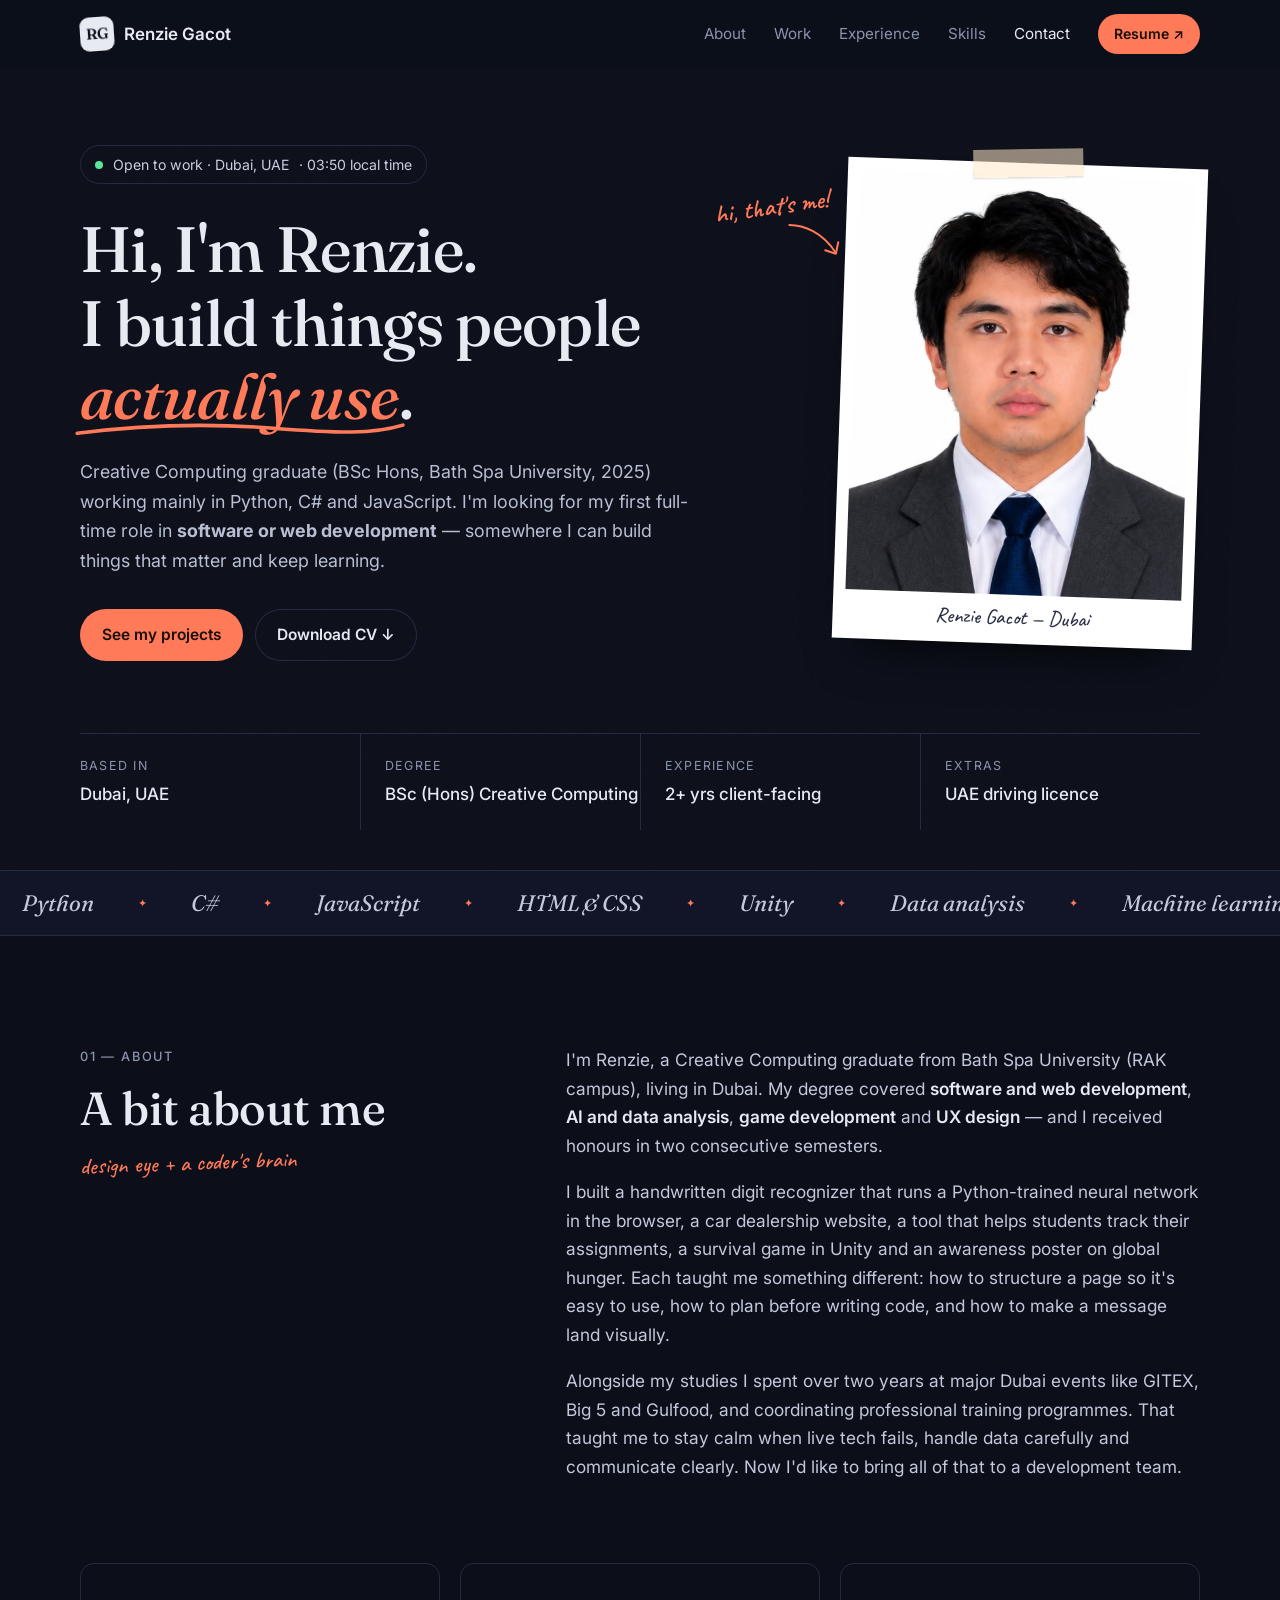
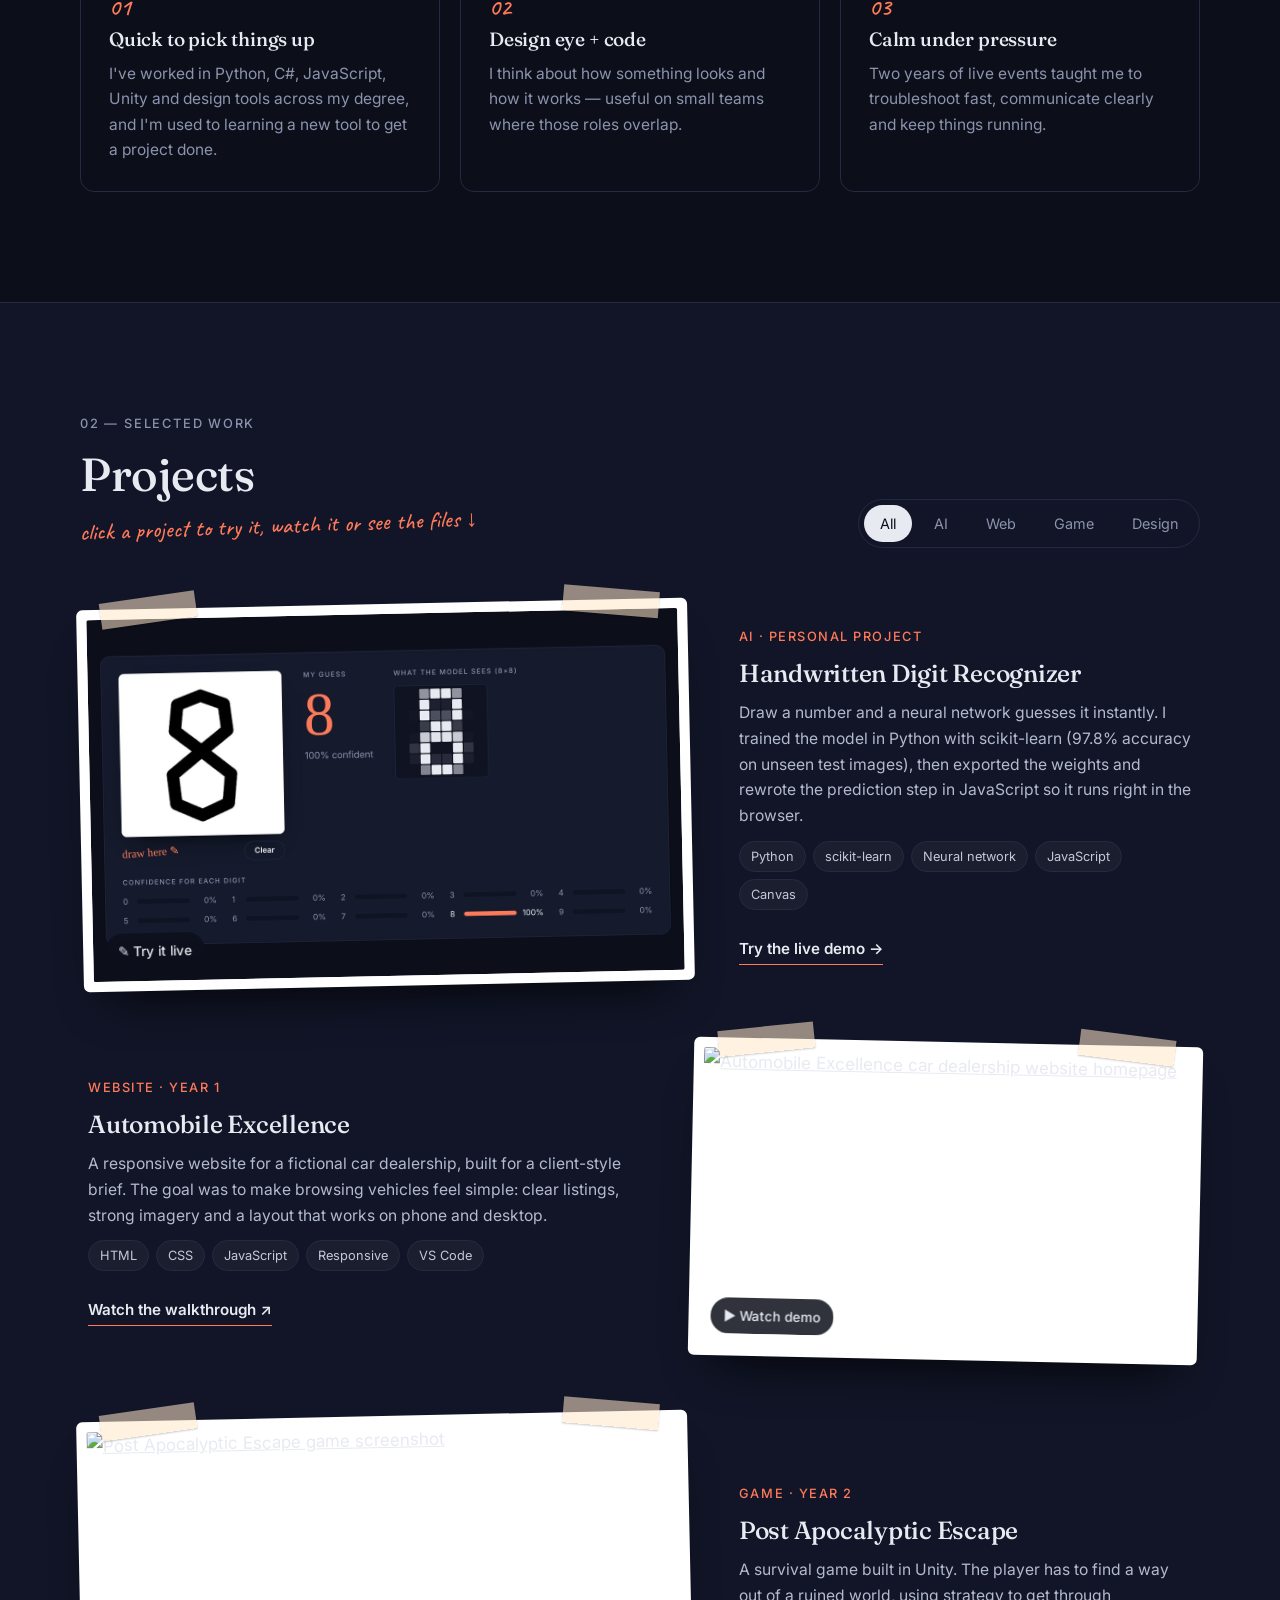
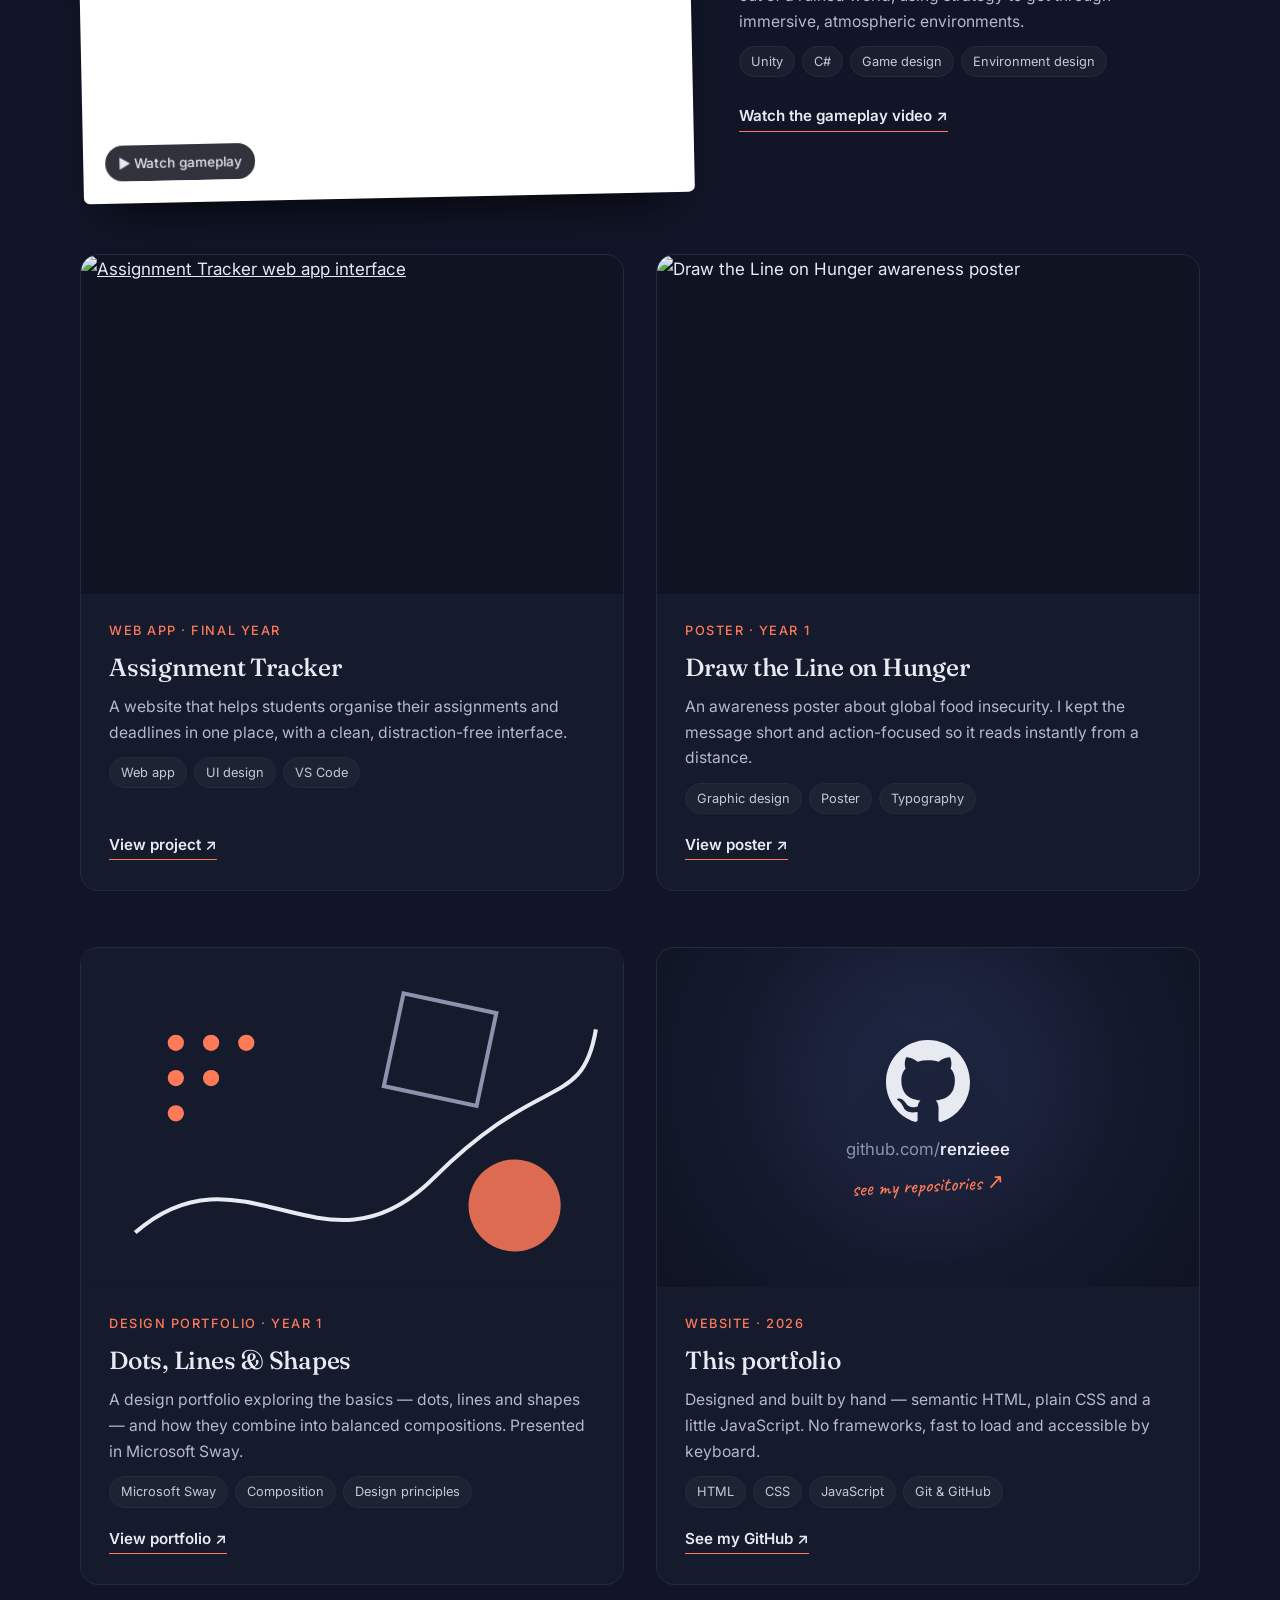
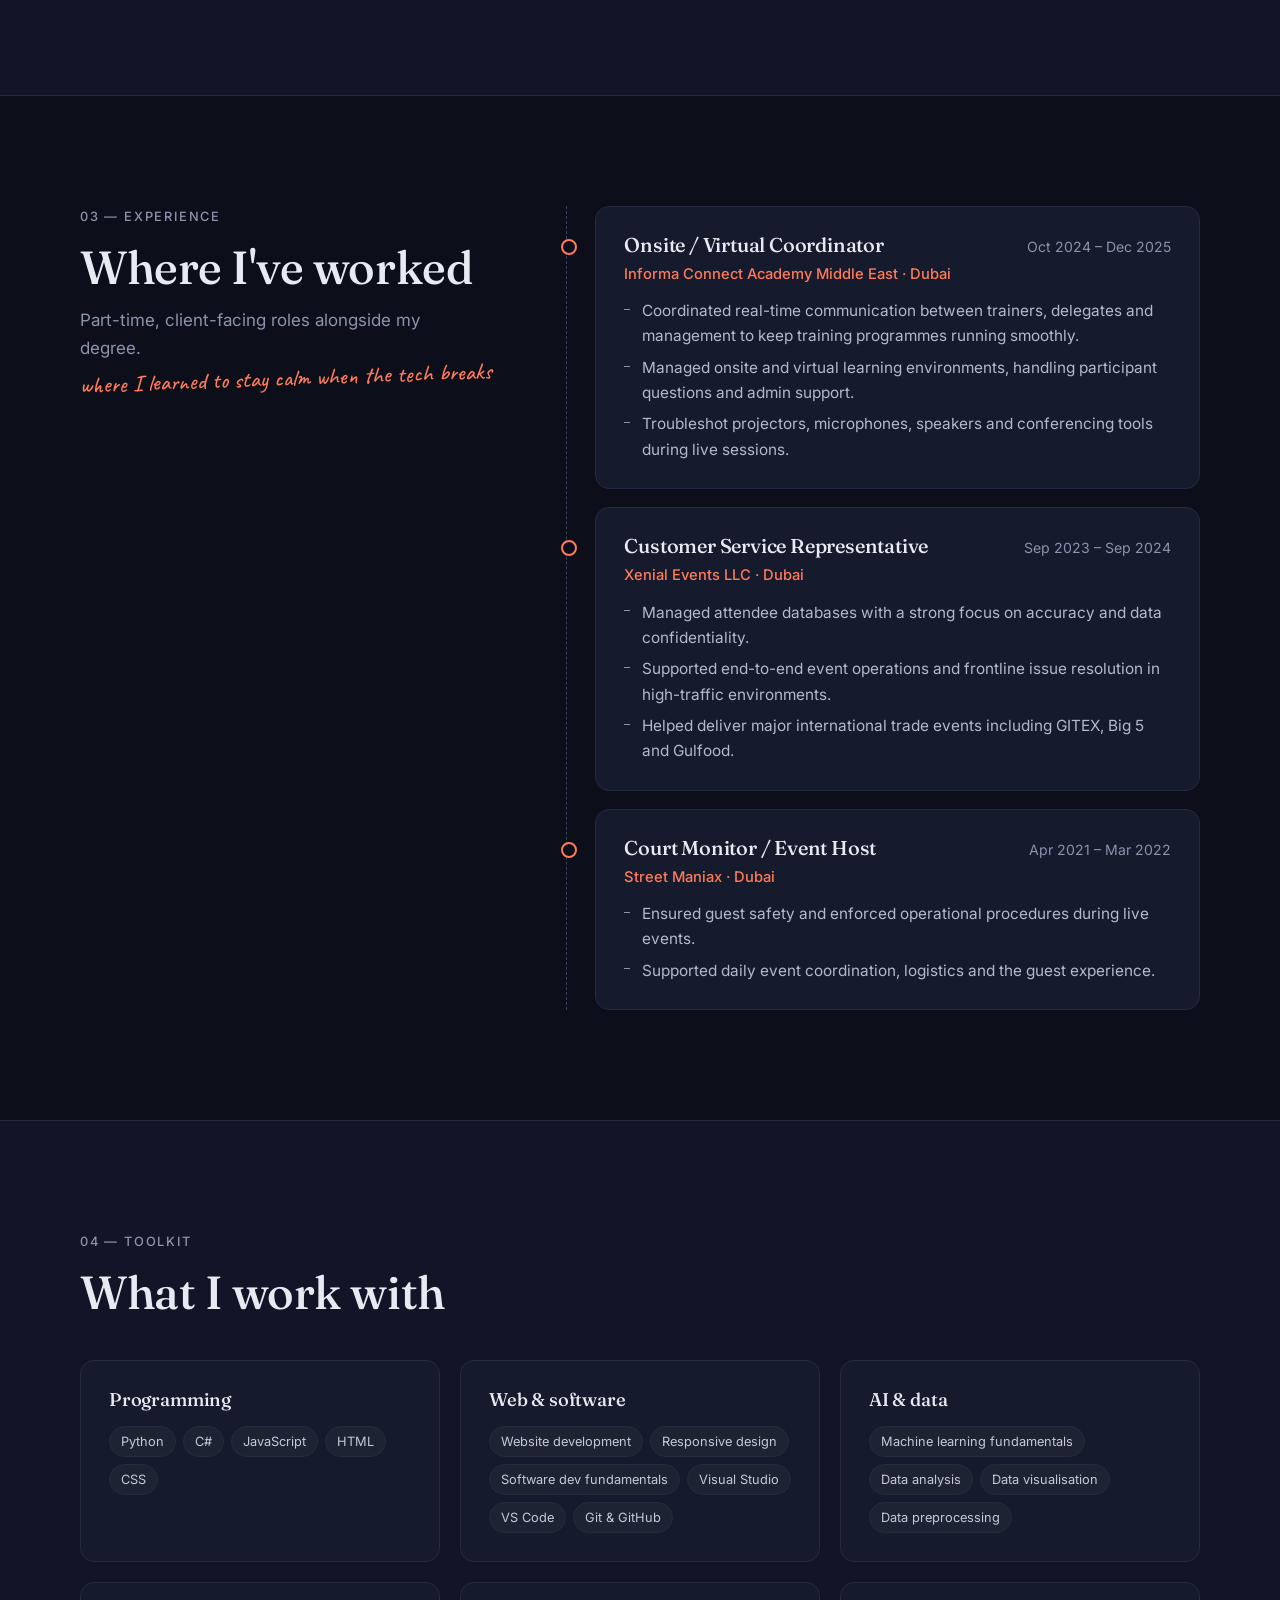
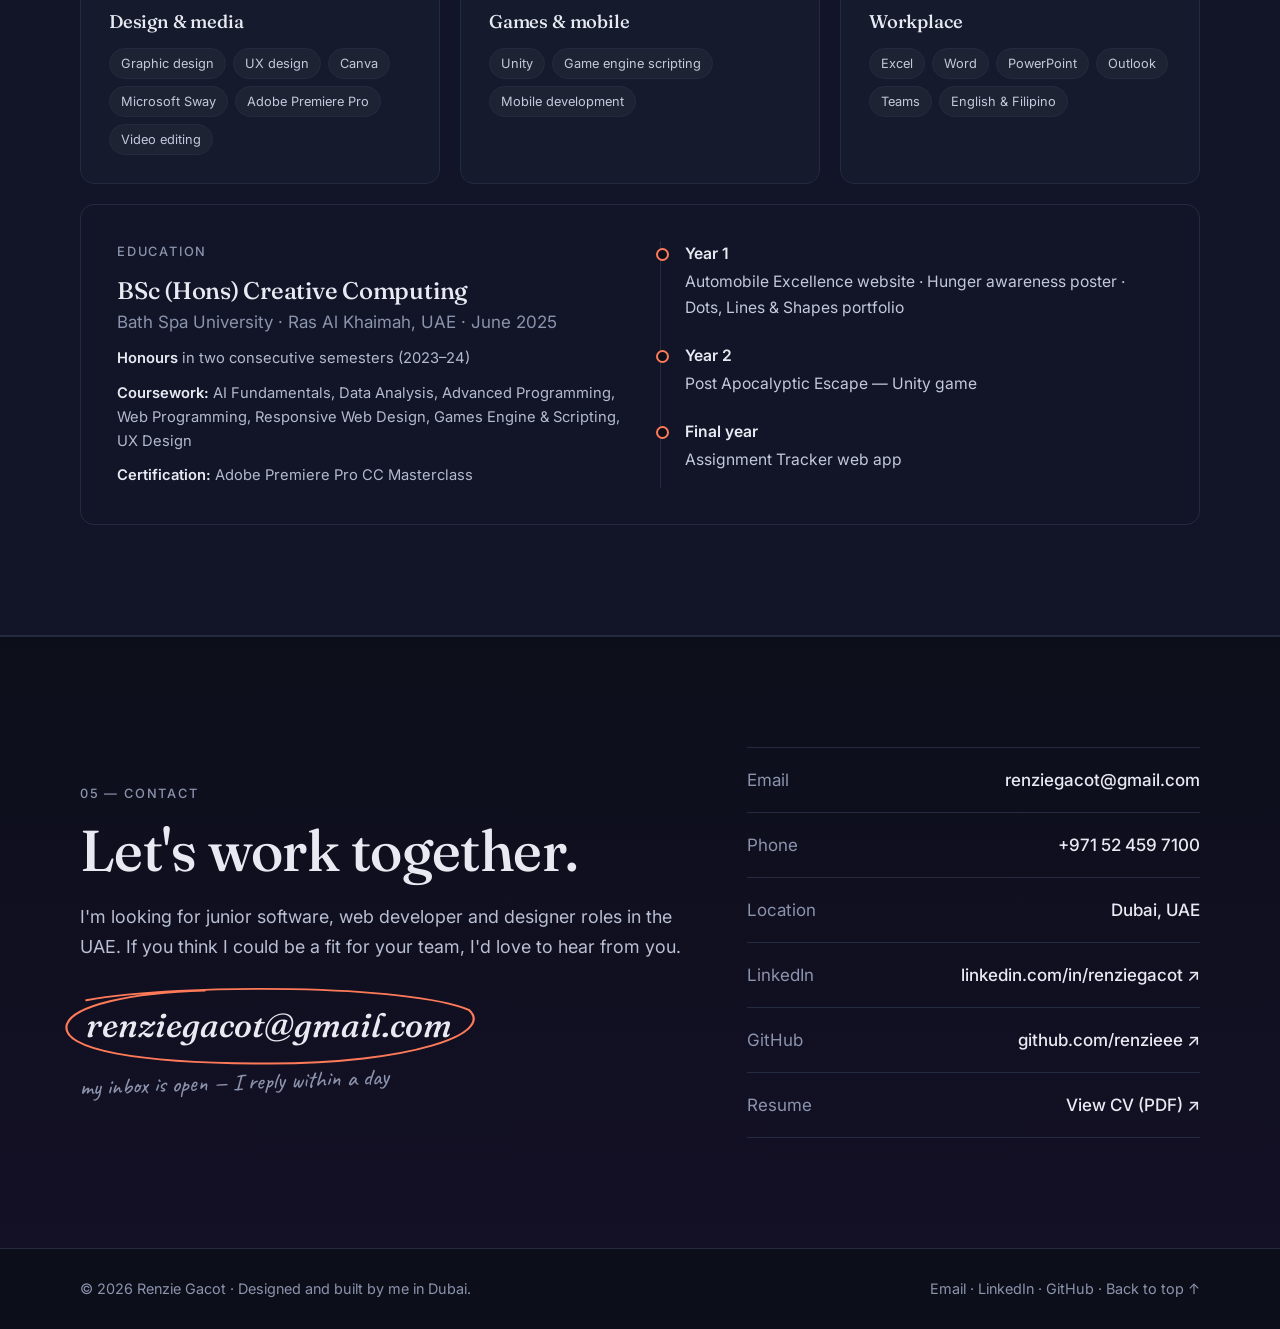
==== commit 17e97cca: "Add files via upload" ====
--- a/index.html
+++ b/index.html
@@ -84,7 +84,7 @@
       </div>
       <div class="prose reveal">
         <p>I'm Renzie, a Creative Computing graduate from Bath Spa University (RAK campus), living in Dubai. My degree covered <strong>software and web development</strong>, <strong>AI and data analysis</strong>, <strong>game development</strong> and <strong>UX design</strong> — and I received honours in two consecutive semesters.</p>
-        <p>I built a car dealership website, a tool that helps students track their assignments, a survival game in Unity and an awareness poster on global hunger. Each taught me something different: how to structure a page so it's easy to use, how to plan before writing code, and how to make a message land visually.</p>
+        <p>I built a handwritten digit recognizer that runs a Python-trained neural network in the browser, a car dealership website, a tool that helps students track their assignments, a survival game in Unity and an awareness poster on global hunger. Each taught me something different: how to structure a page so it's easy to use, how to plan before writing code, and how to make a message land visually.</p>
         <p>Alongside my studies I spent over two years at major Dubai events like GITEX, Big 5 and Gulfood, and coordinating professional training programmes. That taught me to stay calm when live tech fails, handle data carefully and communicate clearly. Now I'd like to bring all of that to a development team.</p>
       </div>
     </div>
@@ -117,10 +117,11 @@
         <div>
           <p class="eyebrow">02 — Selected work</p>
           <h2>Projects</h2>
-          <p class="hand">click any project for the video or files ↓</p>
+          <p class="hand">click a project to try it, watch it or see the files ↓</p>
         </div>
         <div class="filters" role="tablist" aria-label="Filter projects">
           <button class="filter is-active" data-filter="all" role="tab" aria-selected="true">All</button>
+          <button class="filter" data-filter="ai" role="tab" aria-selected="false">AI</button>
           <button class="filter" data-filter="web" role="tab" aria-selected="false">Web</button>
           <button class="filter" data-filter="game" role="tab" aria-selected="false">Game</button>
           <button class="filter" data-filter="design" role="tab" aria-selected="false">Design</button>
@@ -129,7 +130,21 @@
 
       <div class="projects">
 
-        <article class="project project--wide reveal" data-cat="web">
+        <article class="project project--wide reveal" data-cat="ai">
+          <a class="project__media taped" href="projects/digit-recognizer/index.html" aria-label="Try the Handwritten Digit Recognizer">
+            <img src="img/digit-recognizer.jpg" alt="Digit recognizer demo: a hand-drawn 8 recognised with 100% confidence" loading="lazy">
+            <span class="play">✎ Try it live</span>
+          </a>
+          <div class="project__body">
+            <p class="meta">AI · Personal project</p>
+            <h3>Handwritten Digit Recognizer</h3>
+            <p>Draw a number and a neural network guesses it instantly. I trained the model in Python with scikit-learn (97.8% accuracy on unseen test images), then exported the weights and rewrote the prediction step in JavaScript so it runs right in the browser.</p>
+            <ul class="tags"><li>Python</li><li>scikit-learn</li><li>Neural network</li><li>JavaScript</li><li>Canvas</li></ul>
+            <a class="link" href="projects/digit-recognizer/index.html">Try the live demo →</a>
+          </div>
+        </article>
+
+        <article class="project project--wide project--flip reveal" data-cat="web">
           <a class="project__media taped" href="https://youtu.be/LPAv-gMTaPw" target="_blank" rel="noopener" aria-label="Watch the Automobile Excellence demo">
             <img src="img/automobile.png" data-fallback="https://profile-site-launch.lovable.app/lovable-uploads/7ec69cc7-01b5-4ee4-a5d0-b192c2c715b7.png" alt="Automobile Excellence car dealership website homepage" loading="lazy">
             <span class="play">▶ Watch demo</span>
@@ -143,7 +158,7 @@
           </div>
         </article>
 
-        <article class="project project--wide project--flip reveal" data-cat="game">
+        <article class="project project--wide reveal" data-cat="game">
           <a class="project__media taped" href="https://youtu.be/TVNm0_HdlcQ" target="_blank" rel="noopener" aria-label="Watch the Post Apocalyptic Escape gameplay">
             <img src="img/apocalyptic.png" data-fallback="https://profile-site-launch.lovable.app/lovable-uploads/42c72a1e-6f0a-41fe-bad6-de00e5b0418a.png" alt="Post Apocalyptic Escape game screenshot" loading="lazy">
             <span class="play">▶ Watch gameplay</span>
--- a/style.css
+++ b/style.css
@@ -121,7 +121,7 @@
 .filter:hover{color:var(--text)}
 .filter.is-active{background:var(--text);color:var(--bg)}
 
-.projects{display:grid;grid-template-columns:repeat(2,1fr);gap:32px}
+.projects{display:grid;grid-template-columns:repeat(2,1fr);gap:56px 32px}
 .project{background:var(--card);border:1px solid var(--line);border-radius:18px;overflow:hidden;display:flex;flex-direction:column;transition:border-color .3s,transform .3s}
 .project:hover{border-color:#39405c;transform:translateY(-3px)}
 .project.is-hidden{display:none}
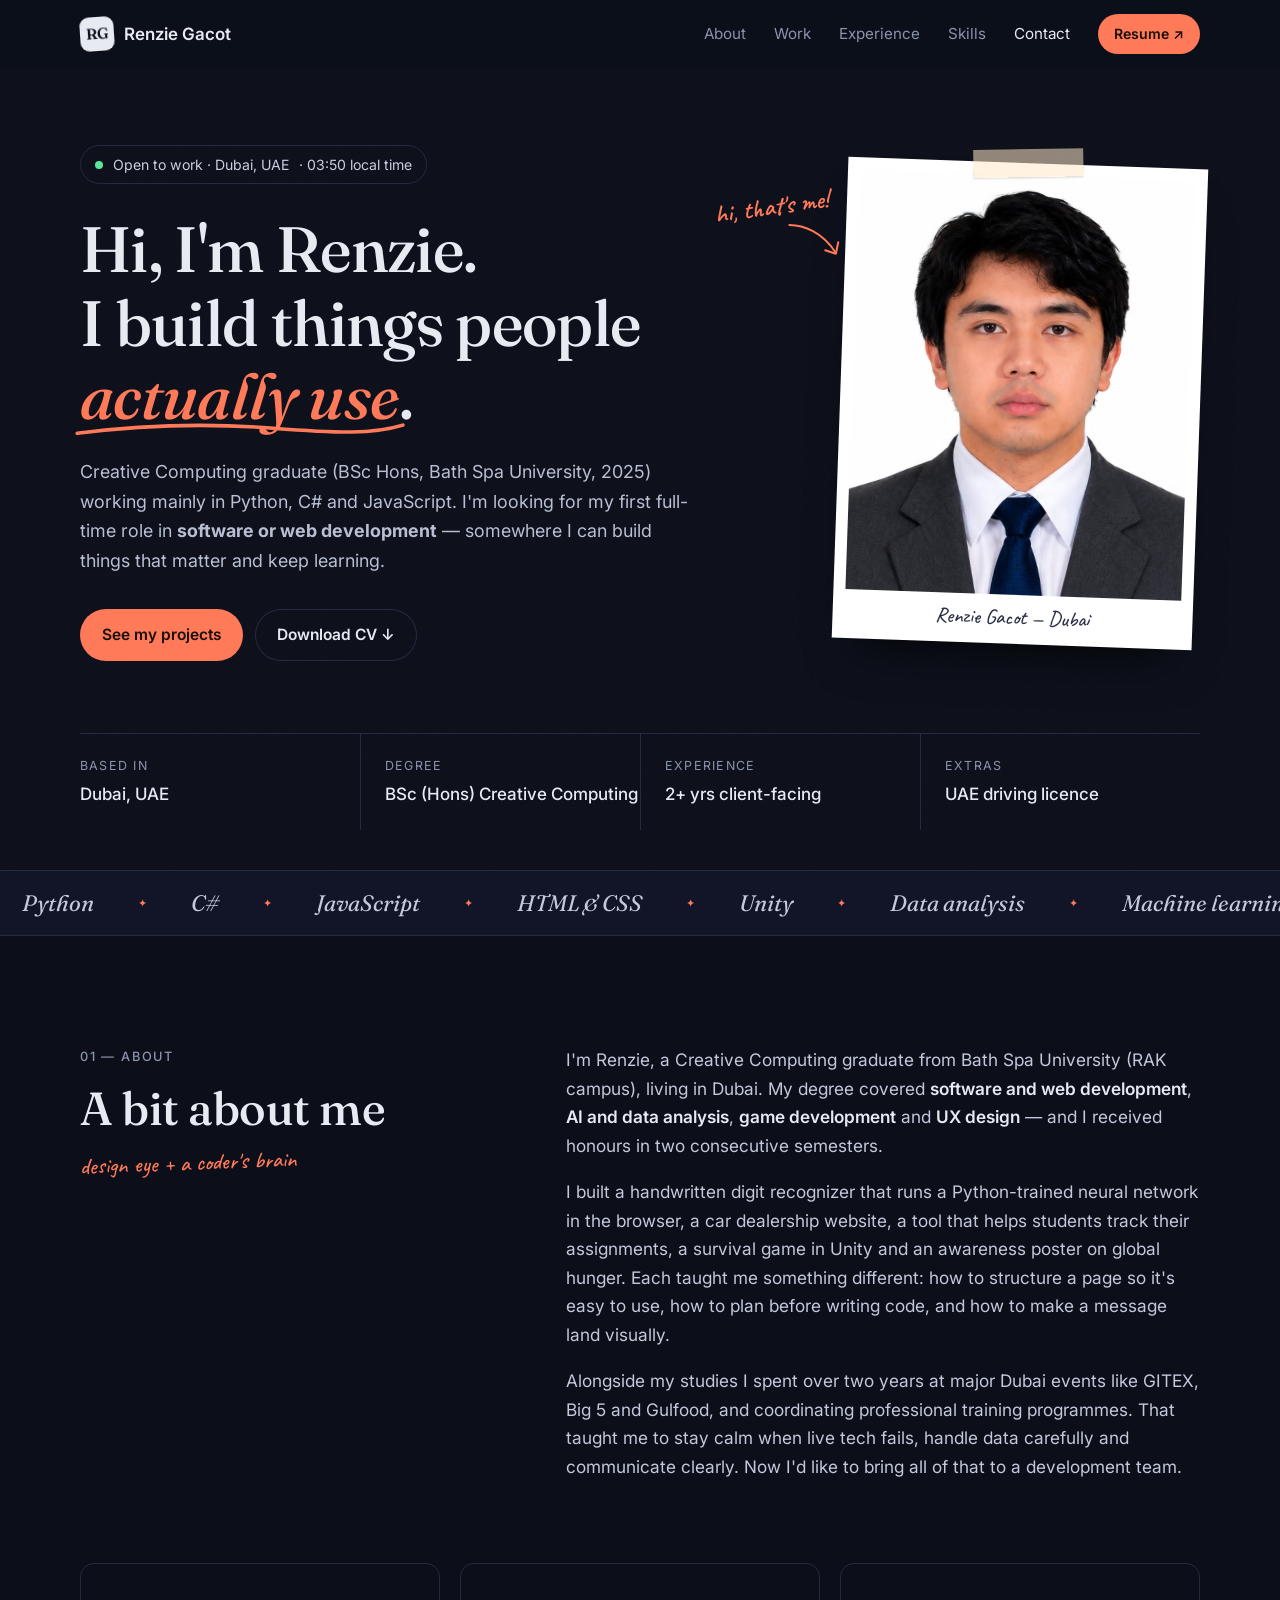
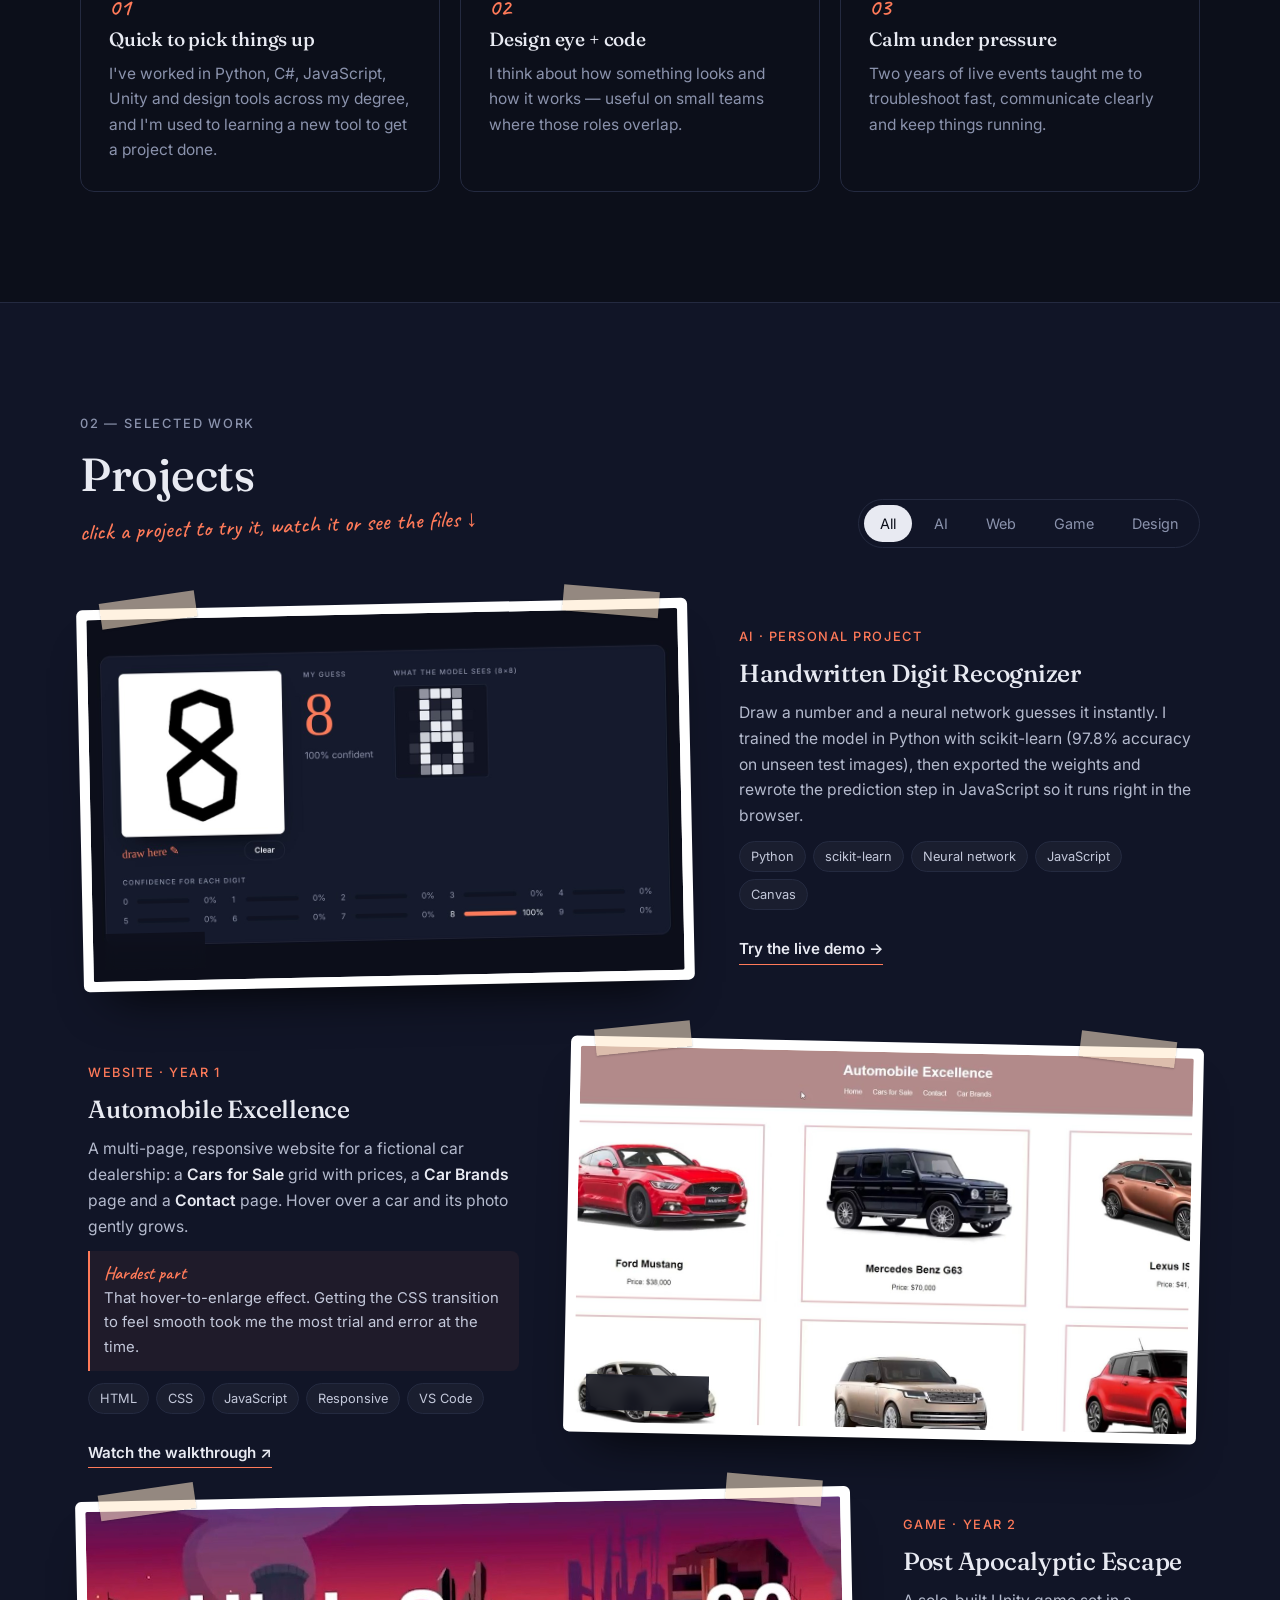
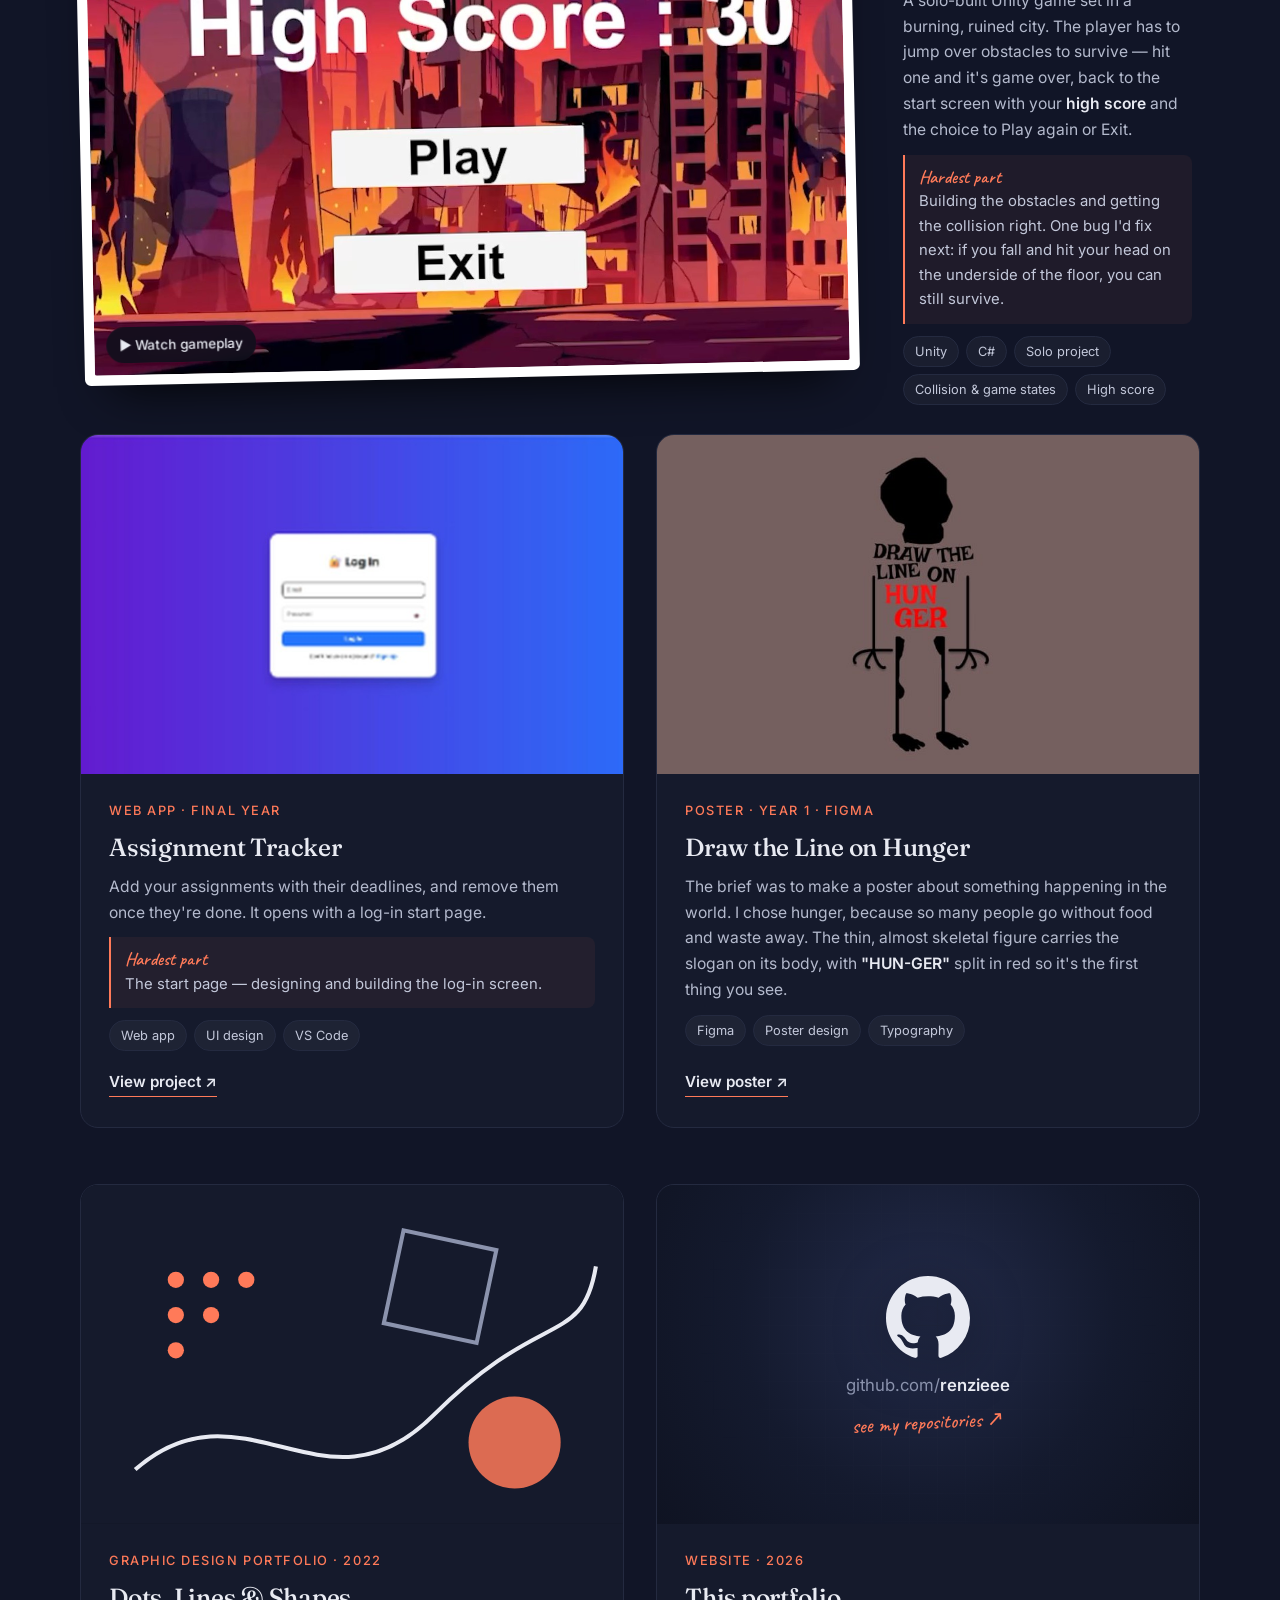
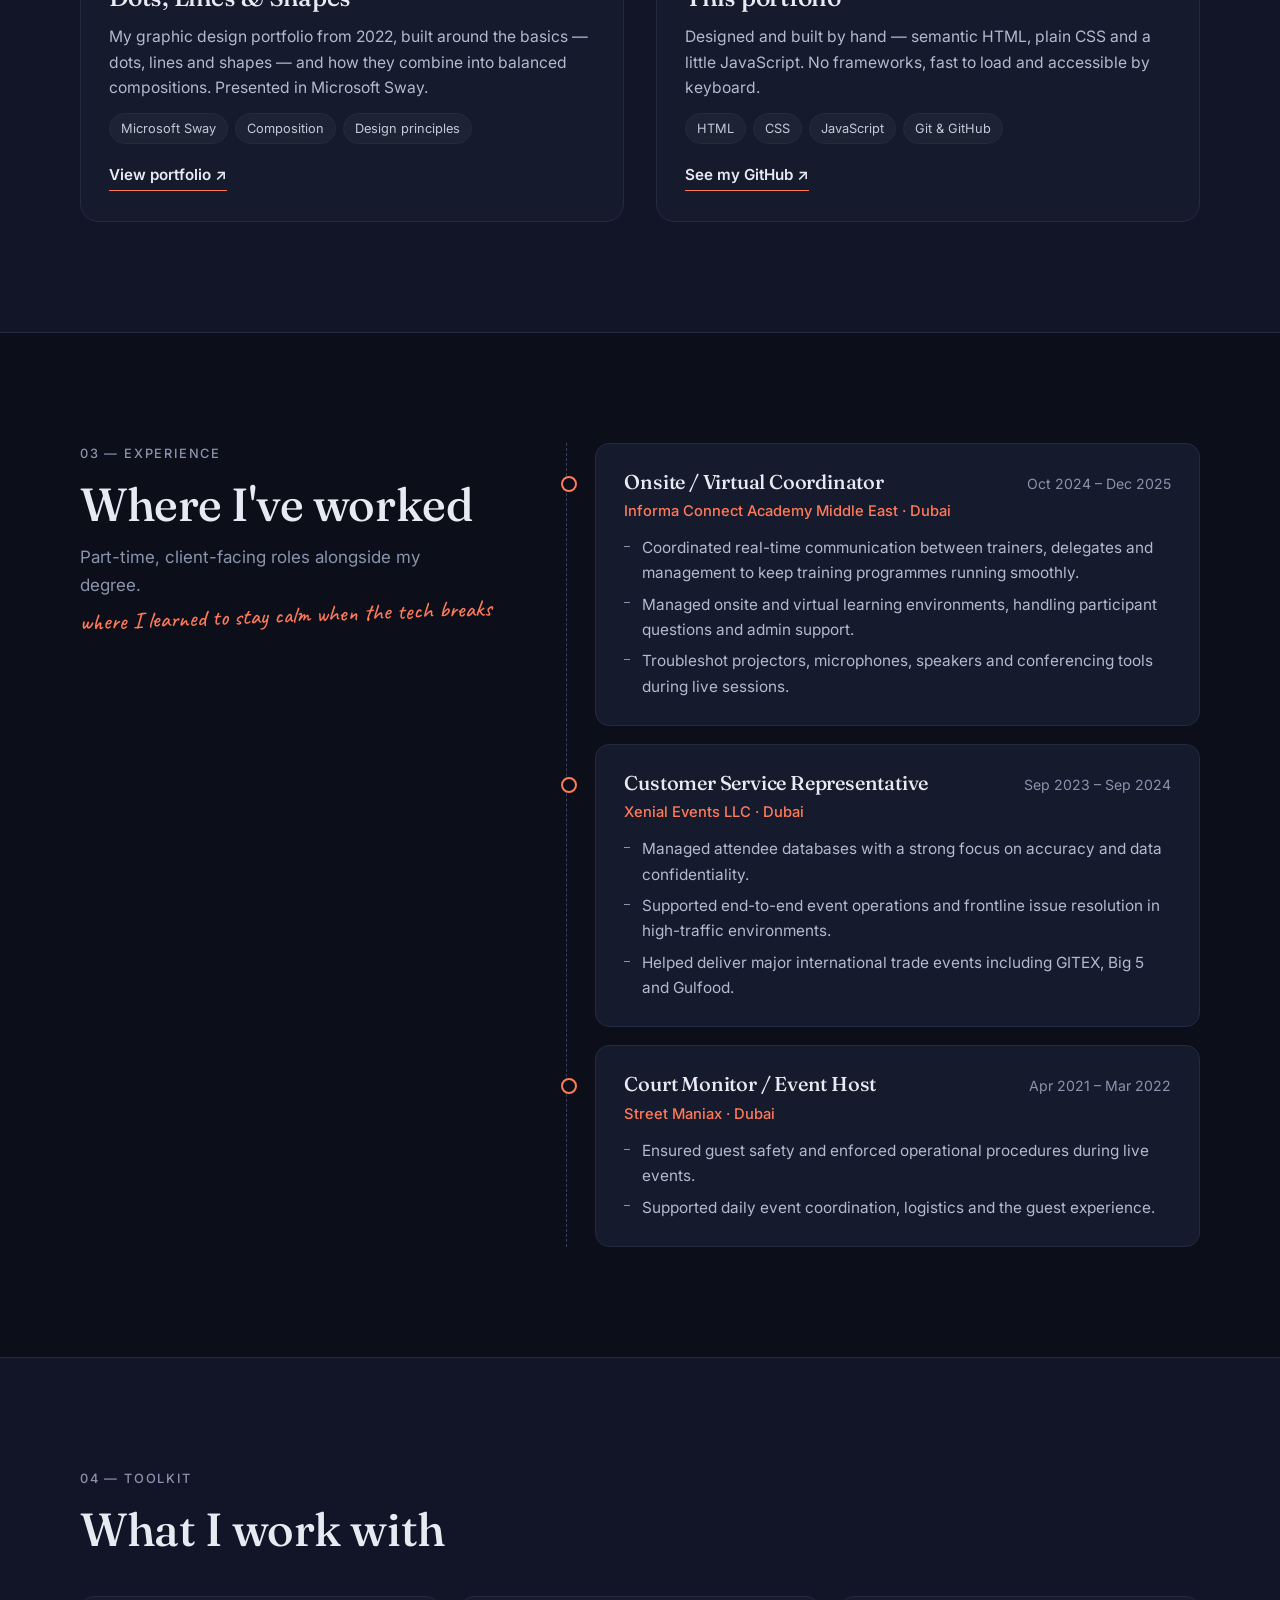
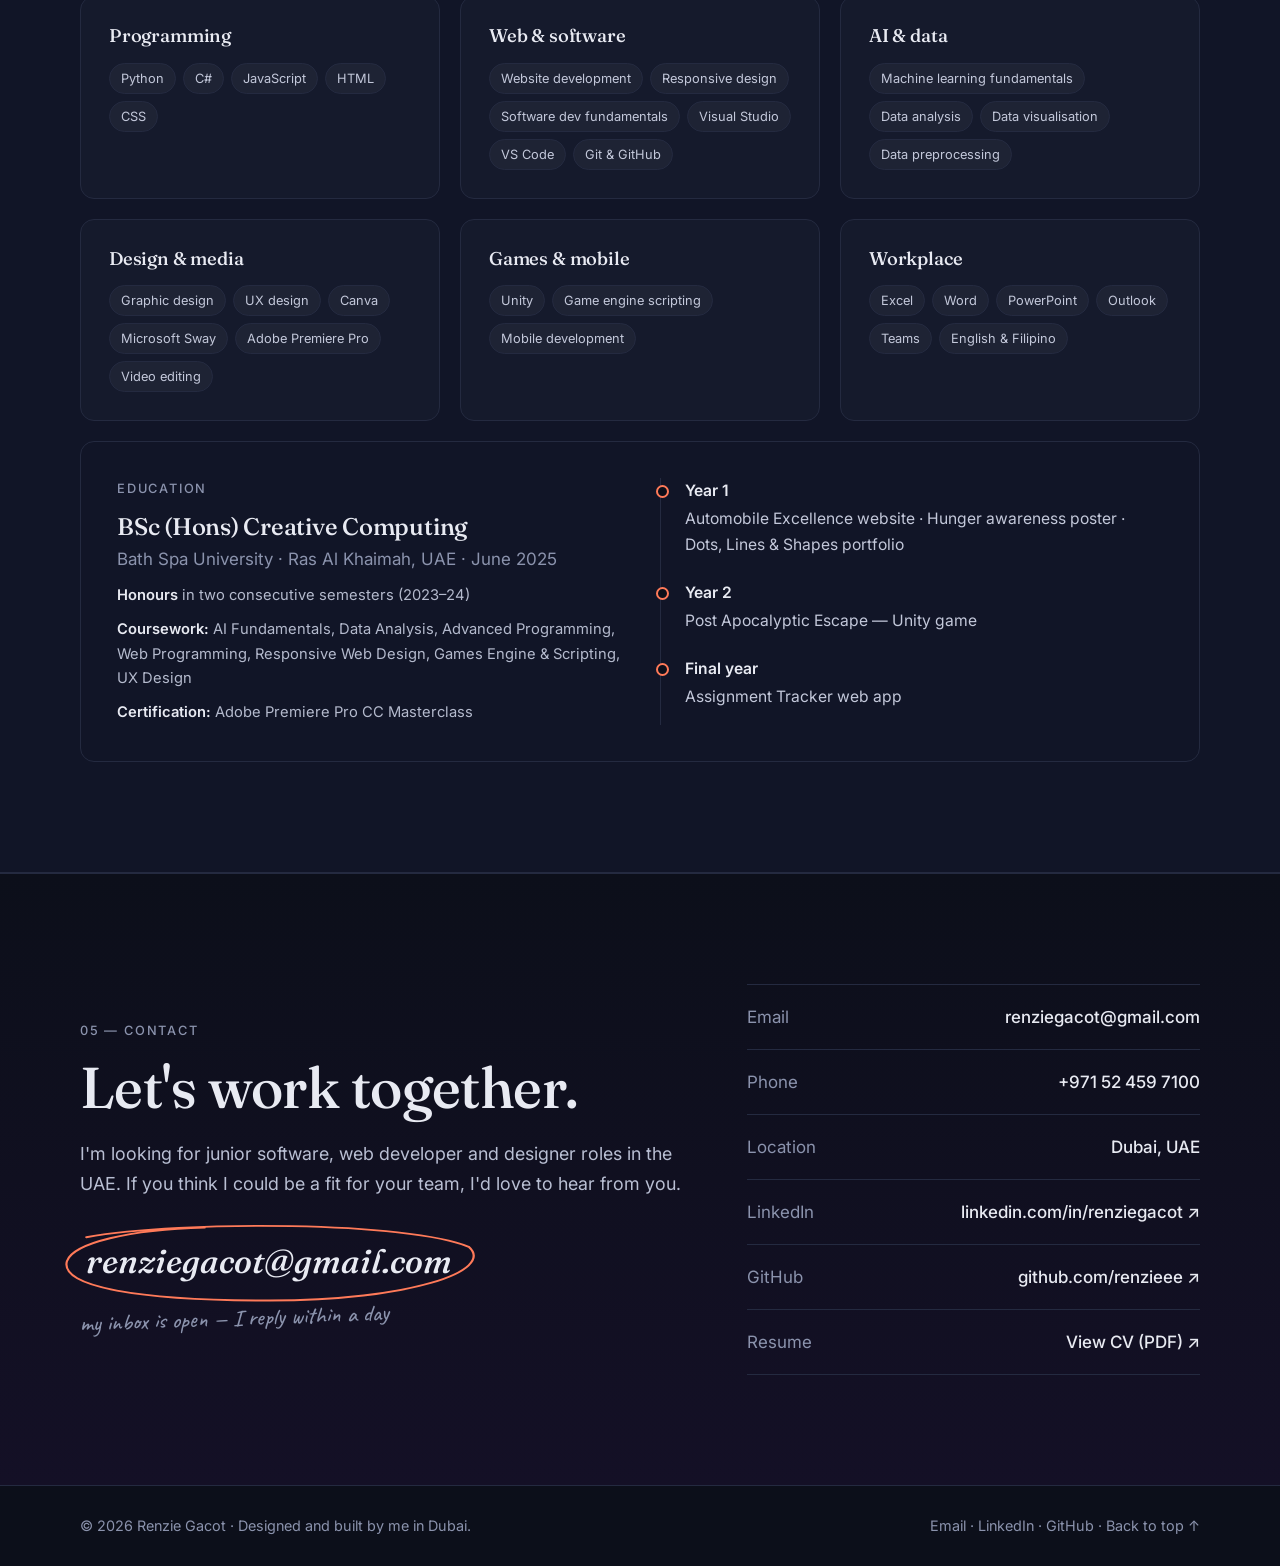
==== commit 2ba697ff: "Add files via upload" ====
--- a/index.html
+++ b/index.html
@@ -146,13 +146,14 @@
 
         <article class="project project--wide project--flip reveal" data-cat="web">
           <a class="project__media taped" href="https://youtu.be/LPAv-gMTaPw" target="_blank" rel="noopener" aria-label="Watch the Automobile Excellence demo">
-            <img src="img/automobile.png" data-fallback="https://profile-site-launch.lovable.app/lovable-uploads/7ec69cc7-01b5-4ee4-a5d0-b192c2c715b7.png" alt="Automobile Excellence car dealership website homepage" loading="lazy">
+            <img src="img/automobile.jpg" alt="Automobile Excellence: Cars for Sale page with car cards and prices" loading="lazy">
             <span class="play">▶ Watch demo</span>
           </a>
           <div class="project__body">
             <p class="meta">Website · Year 1</p>
             <h3>Automobile Excellence</h3>
-            <p>A responsive website for a fictional car dealership, built for a client-style brief. The goal was to make browsing vehicles feel simple: clear listings, strong imagery and a layout that works on phone and desktop.</p>
+            <p>A multi-page, responsive website for a fictional car dealership: a <strong>Cars for Sale</strong> grid with prices, a <strong>Car Brands</strong> page and a <strong>Contact</strong> page. Hover over a car and its photo gently grows.</p>
+            <p class="challenge"><span>Hardest part</span>That hover-to-enlarge effect. Getting the CSS transition to feel smooth took me the most trial and error at the time.</p>
             <ul class="tags"><li>HTML</li><li>CSS</li><li>JavaScript</li><li>Responsive</li><li>VS Code</li></ul>
             <a class="link" href="https://youtu.be/LPAv-gMTaPw" target="_blank" rel="noopener">Watch the walkthrough ↗</a>
           </div>
@@ -160,40 +161,42 @@
 
         <article class="project project--wide reveal" data-cat="game">
           <a class="project__media taped" href="https://youtu.be/TVNm0_HdlcQ" target="_blank" rel="noopener" aria-label="Watch the Post Apocalyptic Escape gameplay">
-            <img src="img/apocalyptic.png" data-fallback="https://profile-site-launch.lovable.app/lovable-uploads/42c72a1e-6f0a-41fe-bad6-de00e5b0418a.png" alt="Post Apocalyptic Escape game screenshot" loading="lazy">
+            <img src="img/apocalyptic.jpg" alt="Post Apocalyptic Escape start screen with high score, Play and Exit buttons" loading="lazy">
             <span class="play">▶ Watch gameplay</span>
           </a>
           <div class="project__body">
             <p class="meta">Game · Year 2</p>
             <h3>Post Apocalyptic Escape</h3>
-            <p>A survival game built in Unity. The player has to find a way out of a ruined world, using strategy to get through immersive, atmospheric environments.</p>
-            <ul class="tags"><li>Unity</li><li>C#</li><li>Game design</li><li>Environment design</li></ul>
+            <p>A solo-built Unity game set in a burning, ruined city. The player has to jump over obstacles to survive — hit one and it's game over, back to the start screen with your <strong>high score</strong> and the choice to Play again or Exit.</p>
+            <p class="challenge"><span>Hardest part</span>Building the obstacles and getting the collision right. One bug I'd fix next: if you fall and hit your head on the underside of the floor, you can still survive.</p>
+            <ul class="tags"><li>Unity</li><li>C#</li><li>Solo project</li><li>Collision &amp; game states</li><li>High score</li></ul>
             <a class="link" href="https://youtu.be/TVNm0_HdlcQ" target="_blank" rel="noopener">Watch the gameplay video ↗</a>
           </div>
         </article>
 
         <article class="project reveal" data-cat="web">
           <a class="project__media" href="https://drive.google.com/file/d/1QC57cKCtAFr6pk-P-h_SBmdnQ7ZJZOVQ/view" target="_blank" rel="noopener" aria-label="Open the Assignment Tracker project">
-            <img src="img/tracker.png" data-fallback="https://profile-site-launch.lovable.app/lovable-uploads/16137f4a-a106-44b2-8af4-7b20b92113c6.png" alt="Assignment Tracker web app interface" loading="lazy">
+            <img src="img/tracker.jpg" alt="Assignment Tracker log-in start page" loading="lazy">
           </a>
           <div class="project__body">
             <p class="meta">Web app · Final year</p>
             <h3>Assignment Tracker</h3>
-            <p>A website that helps students organise their assignments and deadlines in one place, with a clean, distraction-free interface.</p>
+            <p>Add your assignments with their deadlines, and remove them once they're done. It opens with a log-in start page.</p>
+            <p class="challenge"><span>Hardest part</span>The start page — designing and building the log-in screen.</p>
             <ul class="tags"><li>Web app</li><li>UI design</li><li>VS Code</li></ul>
             <a class="link" href="https://drive.google.com/file/d/1QC57cKCtAFr6pk-P-h_SBmdnQ7ZJZOVQ/view" target="_blank" rel="noopener">View project ↗</a>
           </div>
         </article>
 
         <article class="project reveal" data-cat="design">
-          <button class="project__media" type="button" data-lightbox aria-label="Enlarge the Draw the Line on Hunger poster">
-            <img id="posterImg" src="img/hunger.png" data-fallback="https://profile-site-launch.lovable.app/lovable-uploads/dc572686-2030-4619-81a5-dc3627bdb6a1.png" alt="Draw the Line on Hunger awareness poster" loading="lazy">
+          <button class="project__media project__media--poster" type="button" data-lightbox aria-label="Enlarge the Draw the Line on Hunger poster">
+            <img id="posterImg" src="img/hunger-thumb.jpg" data-full="img/hunger.png" alt="Draw the Line on Hunger awareness poster" loading="lazy">
           </button>
           <div class="project__body">
-            <p class="meta">Poster · Year 1</p>
+            <p class="meta">Poster · Year 1 · Figma</p>
             <h3>Draw the Line on Hunger</h3>
-            <p>An awareness poster about global food insecurity. I kept the message short and action-focused so it reads instantly from a distance.</p>
-            <ul class="tags"><li>Graphic design</li><li>Poster</li><li>Typography</li></ul>
+            <p>The brief was to make a poster about something happening in the world. I chose hunger, because so many people go without food and waste away. The thin, almost skeletal figure carries the slogan on its body, with <strong>"HUN-GER"</strong> split in red so it's the first thing you see.</p>
+            <ul class="tags"><li>Figma</li><li>Poster design</li><li>Typography</li></ul>
             <button class="link" type="button" data-lightbox>View poster ↗</button>
           </div>
         </article>
@@ -209,9 +212,9 @@
             </svg>
           </a>
           <div class="project__body">
-            <p class="meta">Design portfolio · Year 1</p>
+            <p class="meta">Graphic design portfolio · 2022</p>
             <h3>Dots, Lines &amp; Shapes</h3>
-            <p>A design portfolio exploring the basics — dots, lines and shapes — and how they combine into balanced compositions. Presented in Microsoft Sway.</p>
+            <p>My graphic design portfolio from 2022, built around the basics — dots, lines and shapes — and how they combine into balanced compositions. Presented in Microsoft Sway.</p>
             <ul class="tags"><li>Microsoft Sway</li><li>Composition</li><li>Design principles</li></ul>
             <a class="link" href="https://drive.google.com/file/d/15ntBMyRujq6MdyihpgQ4xaixIF20mugS/view" target="_blank" rel="noopener">View portfolio ↗</a>
           </div>
--- a/style.css
+++ b/style.css
@@ -263,3 +263,13 @@
 .gh__name b{color:var(--text);font-weight:600}
 .gh__hint{position:relative;font:500 1.3rem/1 var(--hand);color:var(--accent);transform:rotate(-3deg)}
 .project:hover .gh__mark{transform:translateY(-4px) rotate(-6deg);fill:#fff}
+
+/* poster: show the whole thing instead of cropping */
+.project__media--poster{background:#75605f}
+.project__media--poster img{object-fit:cover}
+.project:hover .project__media--poster img{transform:scale(1.03)}
+
+/* "hardest part" note on project cards */
+.challenge{font-size:.93rem!important;color:#c3c8da!important;padding:12px 14px;border-left:2px solid var(--accent);background:rgba(255,122,89,.06);border-radius:0 8px 8px 0}
+.challenge span{display:block;font:600 1.15rem/1.1 var(--hand);color:var(--accent);margin-bottom:2px}
+.project__body strong{color:var(--text);font-weight:600}
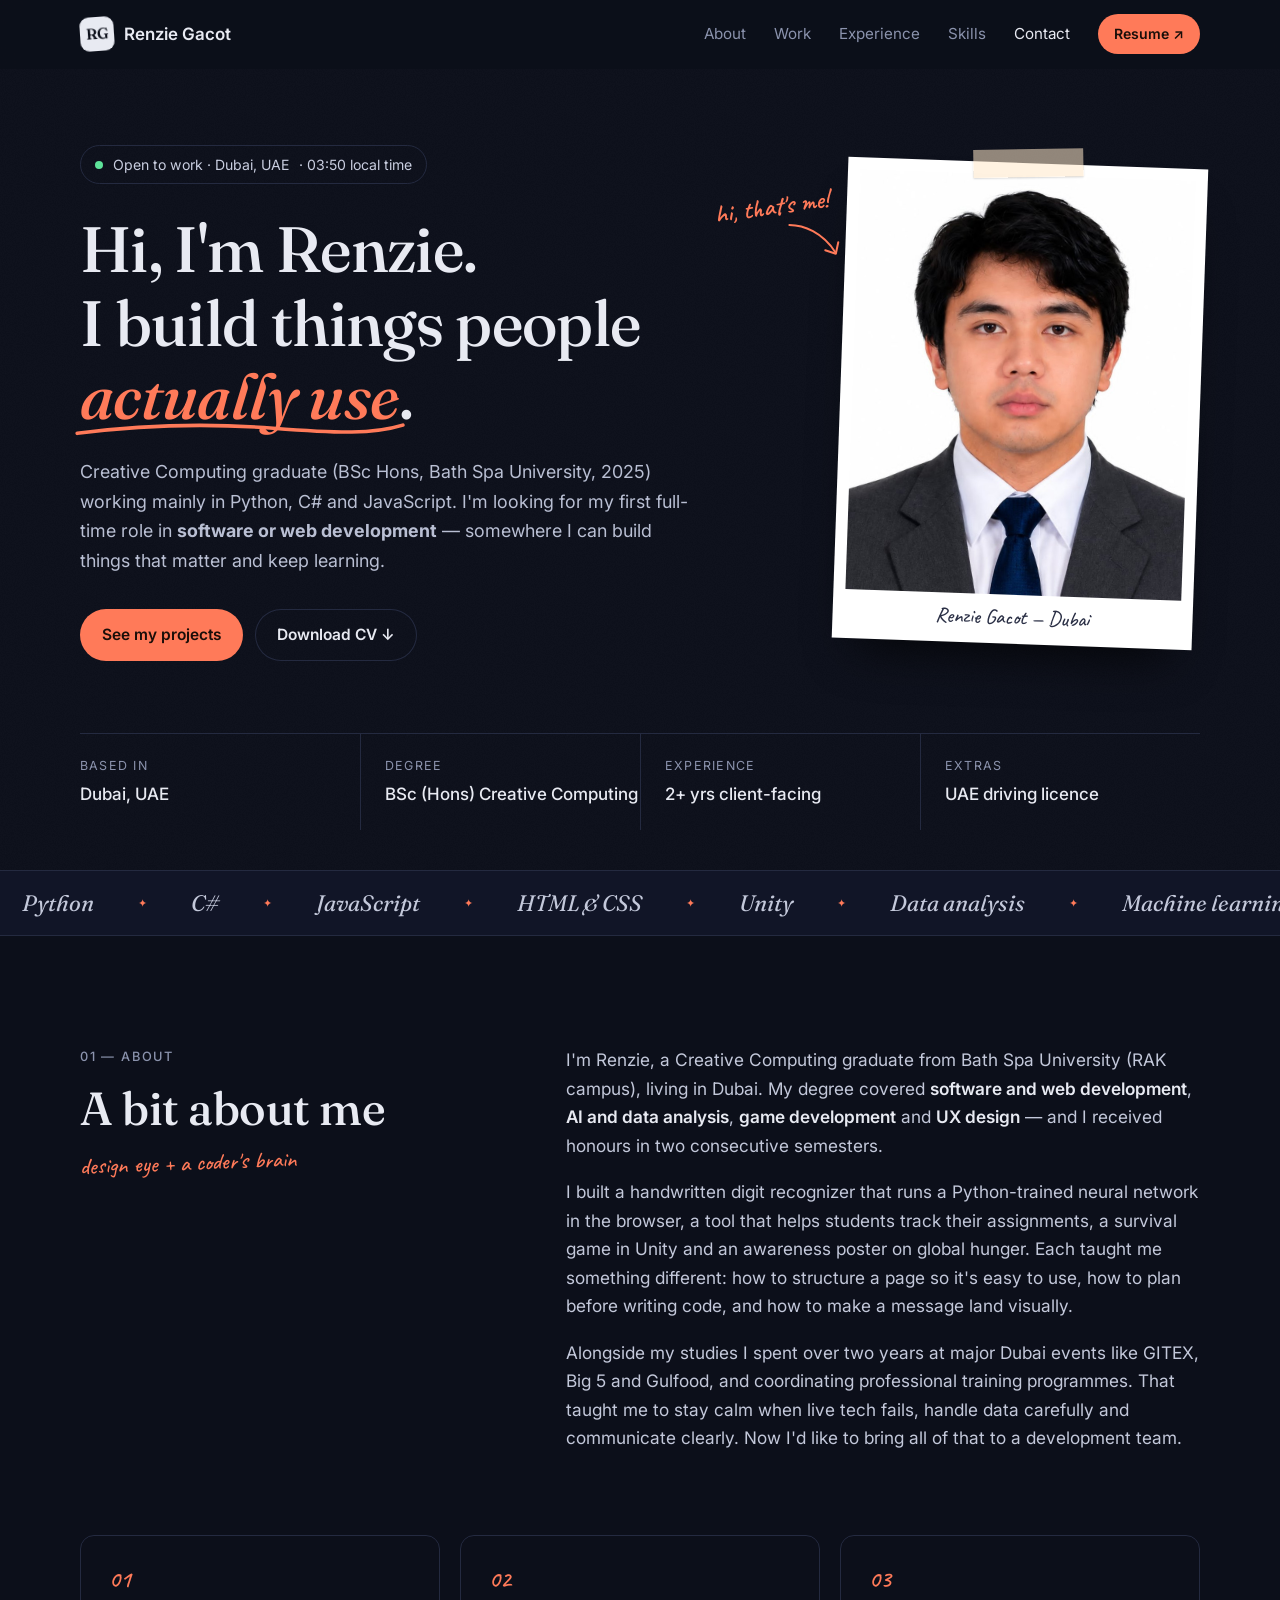
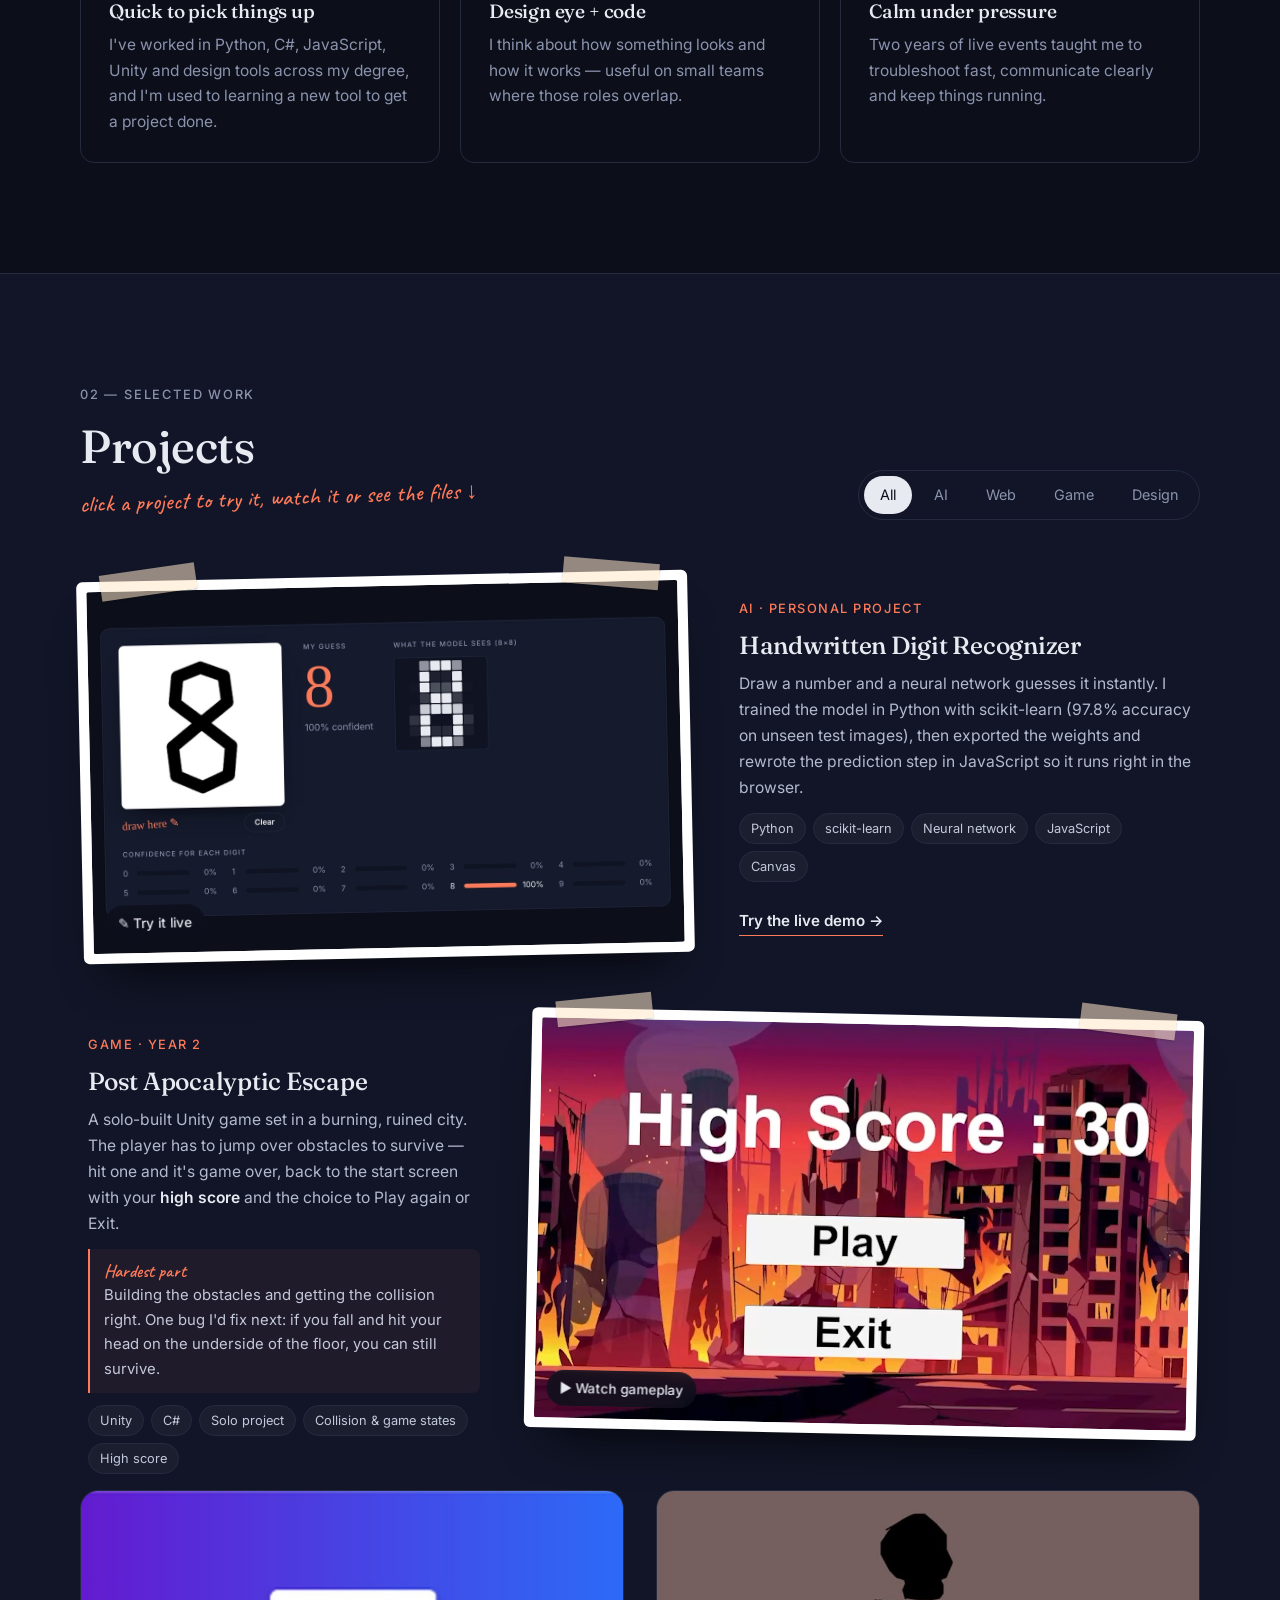
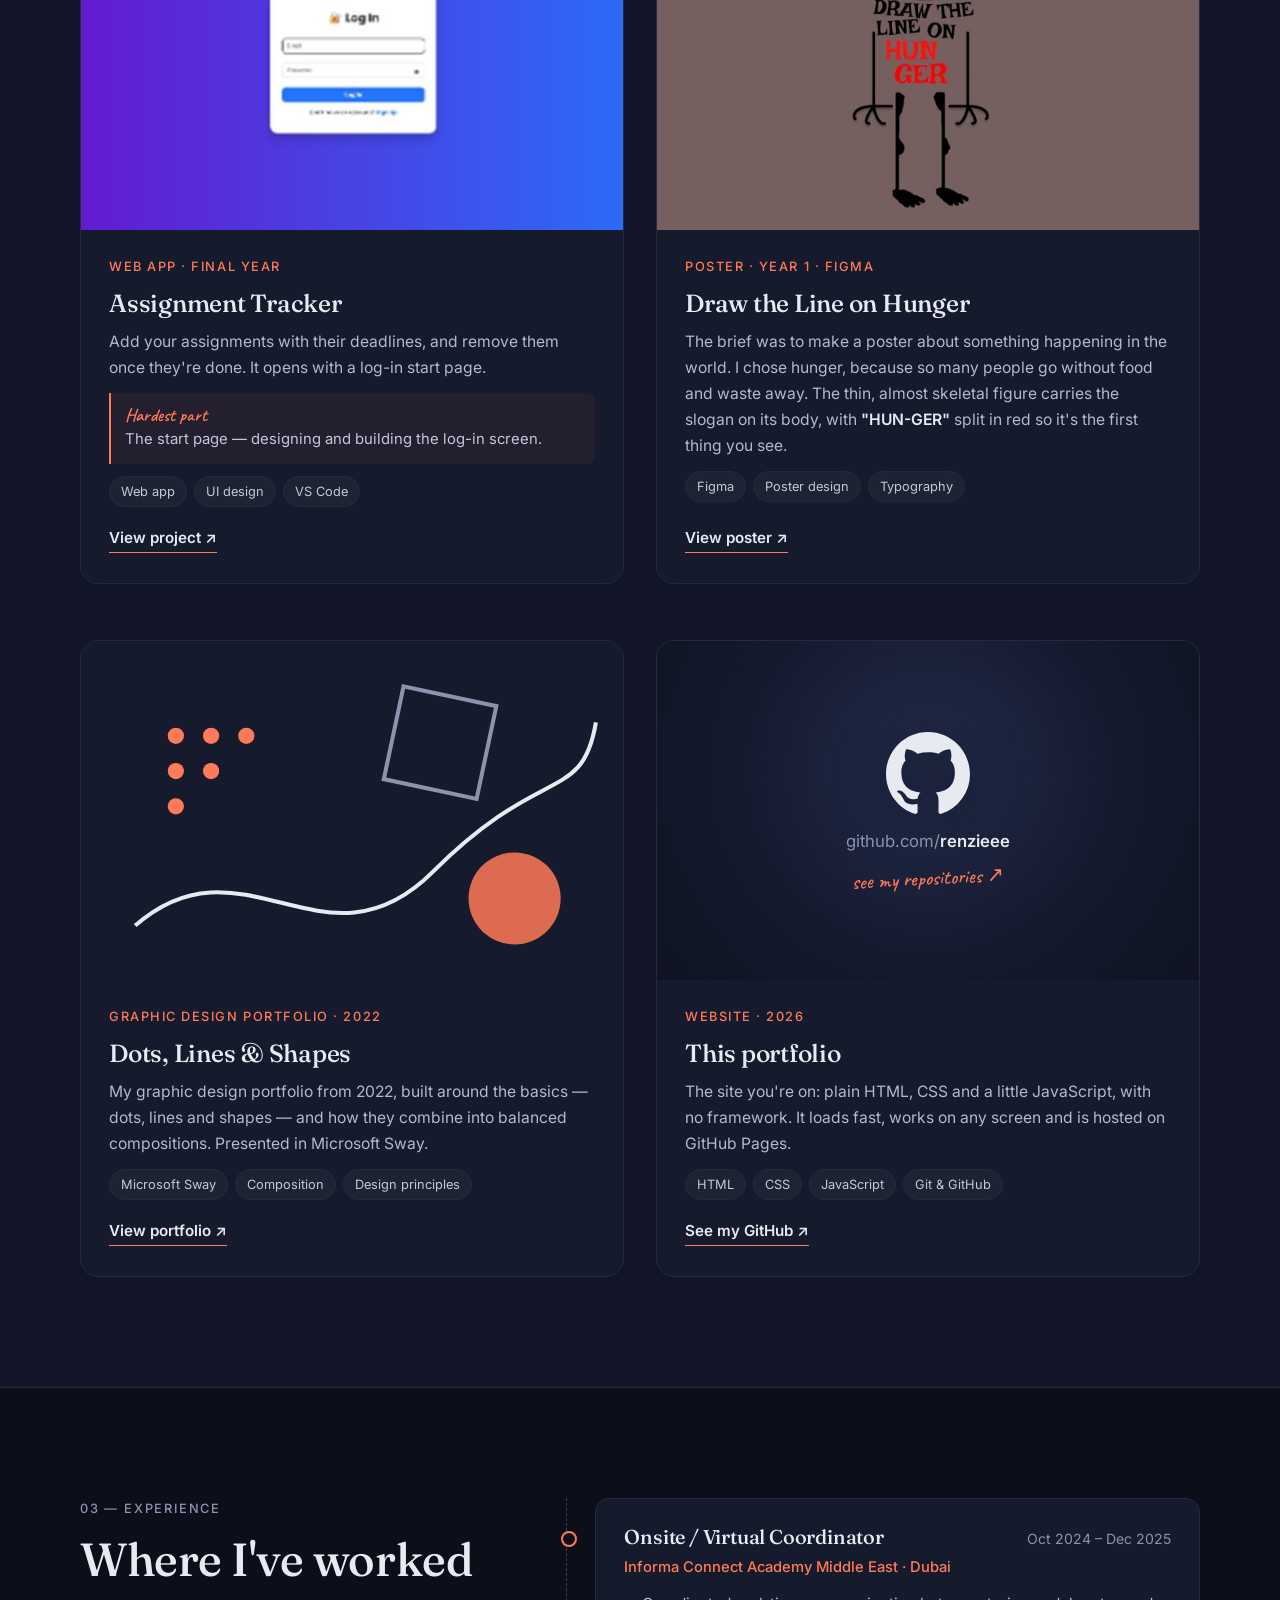
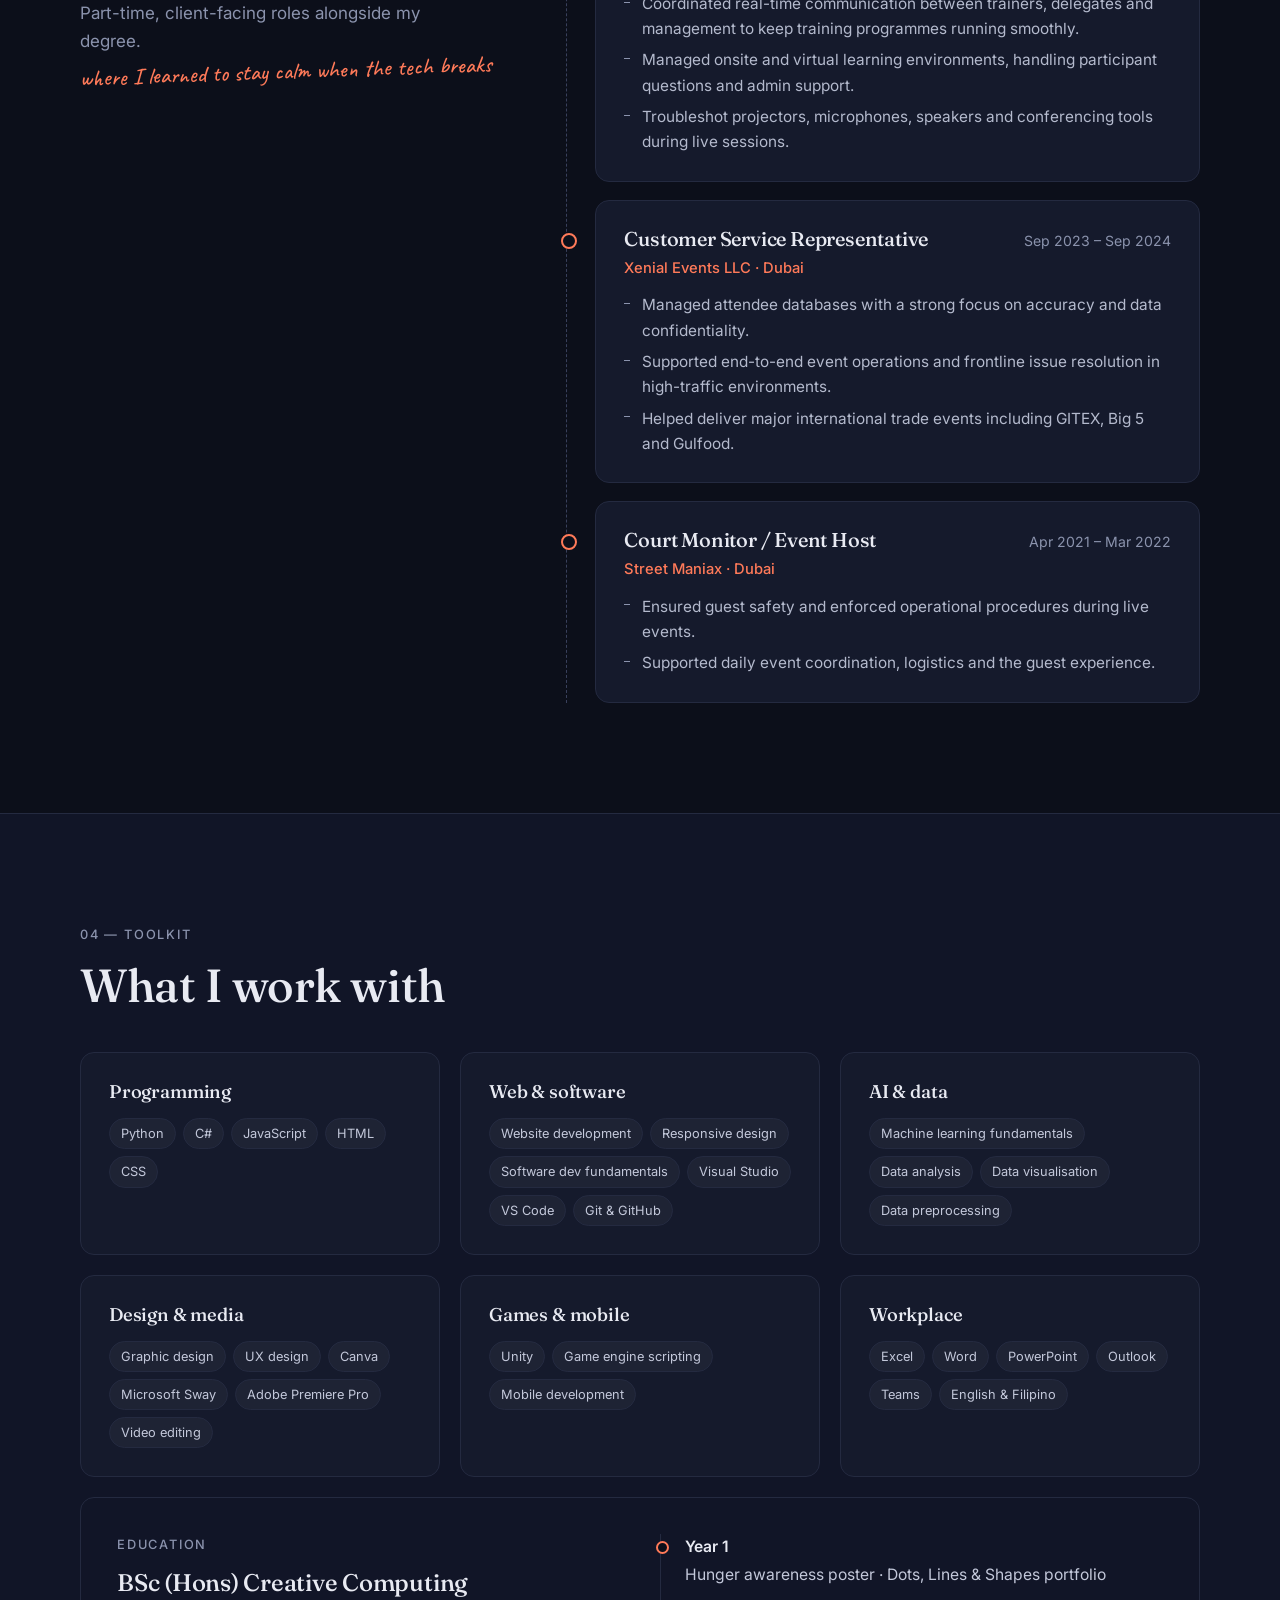
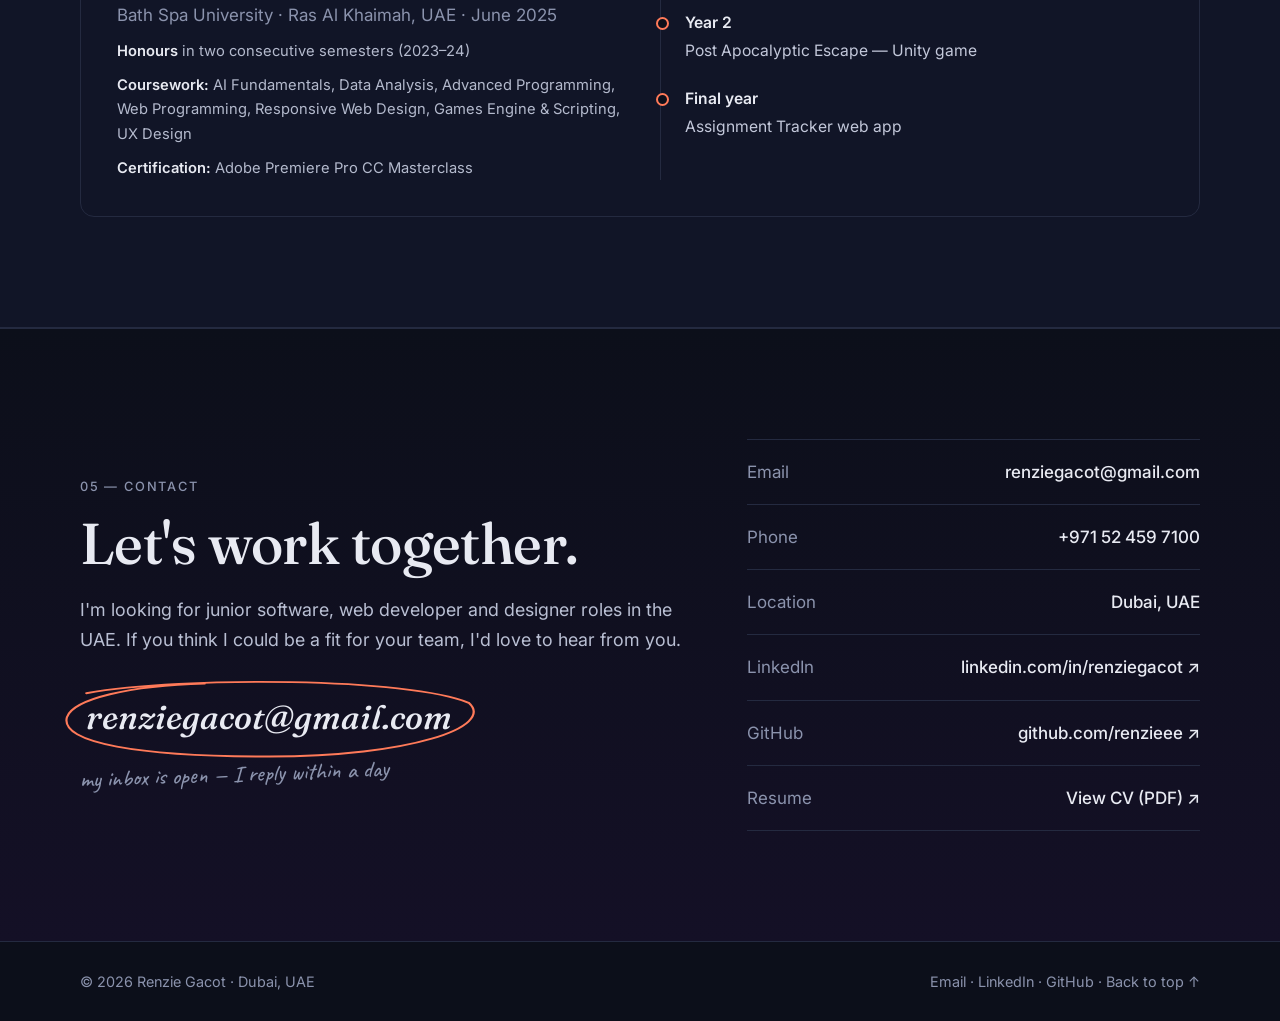
==== commit 05cbe0c3: "Add files via upload" ====
--- a/index.html
+++ b/index.html
@@ -84,7 +84,7 @@
       </div>
       <div class="prose reveal">
         <p>I'm Renzie, a Creative Computing graduate from Bath Spa University (RAK campus), living in Dubai. My degree covered <strong>software and web development</strong>, <strong>AI and data analysis</strong>, <strong>game development</strong> and <strong>UX design</strong> — and I received honours in two consecutive semesters.</p>
-        <p>I built a handwritten digit recognizer that runs a Python-trained neural network in the browser, a car dealership website, a tool that helps students track their assignments, a survival game in Unity and an awareness poster on global hunger. Each taught me something different: how to structure a page so it's easy to use, how to plan before writing code, and how to make a message land visually.</p>
+        <p>I built a handwritten digit recognizer that runs a Python-trained neural network in the browser, a tool that helps students track their assignments, a survival game in Unity and an awareness poster on global hunger. Each taught me something different: how to structure a page so it's easy to use, how to plan before writing code, and how to make a message land visually.</p>
         <p>Alongside my studies I spent over two years at major Dubai events like GITEX, Big 5 and Gulfood, and coordinating professional training programmes. That taught me to stay calm when live tech fails, handle data carefully and communicate clearly. Now I'd like to bring all of that to a development team.</p>
       </div>
     </div>
@@ -144,22 +144,7 @@
           </div>
         </article>
 
-        <article class="project project--wide project--flip reveal" data-cat="web">
-          <a class="project__media taped" href="https://youtu.be/LPAv-gMTaPw" target="_blank" rel="noopener" aria-label="Watch the Automobile Excellence demo">
-            <img src="img/automobile.jpg" alt="Automobile Excellence: Cars for Sale page with car cards and prices" loading="lazy">
-            <span class="play">▶ Watch demo</span>
-          </a>
-          <div class="project__body">
-            <p class="meta">Website · Year 1</p>
-            <h3>Automobile Excellence</h3>
-            <p>A multi-page, responsive website for a fictional car dealership: a <strong>Cars for Sale</strong> grid with prices, a <strong>Car Brands</strong> page and a <strong>Contact</strong> page. Hover over a car and its photo gently grows.</p>
-            <p class="challenge"><span>Hardest part</span>That hover-to-enlarge effect. Getting the CSS transition to feel smooth took me the most trial and error at the time.</p>
-            <ul class="tags"><li>HTML</li><li>CSS</li><li>JavaScript</li><li>Responsive</li><li>VS Code</li></ul>
-            <a class="link" href="https://youtu.be/LPAv-gMTaPw" target="_blank" rel="noopener">Watch the walkthrough ↗</a>
-          </div>
-        </article>
-
-        <article class="project project--wide reveal" data-cat="game">
+        <article class="project project--wide project--flip reveal" data-cat="game">
           <a class="project__media taped" href="https://youtu.be/TVNm0_HdlcQ" target="_blank" rel="noopener" aria-label="Watch the Post Apocalyptic Escape gameplay">
             <img src="img/apocalyptic.jpg" alt="Post Apocalyptic Escape start screen with high score, Play and Exit buttons" loading="lazy">
             <span class="play">▶ Watch gameplay</span>
@@ -229,7 +214,7 @@
           <div class="project__body">
             <p class="meta">Website · 2026</p>
             <h3>This portfolio</h3>
-            <p>Designed and built by hand — semantic HTML, plain CSS and a little JavaScript. No frameworks, fast to load and accessible by keyboard.</p>
+            <p>The site you're on: plain HTML, CSS and a little JavaScript, with no framework. It loads fast, works on any screen and is hosted on GitHub Pages.</p>
             <ul class="tags"><li>HTML</li><li>CSS</li><li>JavaScript</li><li>Git &amp; GitHub</li></ul>
             <a class="link" href="https://github.com/renzieee" target="_blank" rel="noopener">See my GitHub ↗</a>
           </div>
@@ -304,7 +289,7 @@
           <p class="edu__note"><strong>Certification:</strong> Adobe Premiere Pro CC Masterclass</p>
         </div>
         <ol class="timeline">
-          <li><span>Year 1</span>Automobile Excellence website · Hunger awareness poster · Dots, Lines &amp; Shapes portfolio</li>
+          <li><span>Year 1</span>Hunger awareness poster · Dots, Lines &amp; Shapes portfolio</li>
           <li><span>Year 2</span>Post Apocalyptic Escape — Unity game</li>
           <li><span>Final year</span>Assignment Tracker web app</li>
         </ol>
@@ -337,7 +322,7 @@
 
 <footer class="footer">
   <div class="wrap footer__inner">
-    <p>© <span id="year">2026</span> Renzie Gacot · Designed and built by me in Dubai.</p>
+    <p>© <span id="year">2026</span> Renzie Gacot · Dubai, UAE</p>
     <p><a href="mailto:renziegacot@gmail.com">Email</a> · <a href="https://www.linkedin.com/in/renziegacot" target="_blank" rel="noopener">LinkedIn</a> · <a href="https://github.com/renzieee" target="_blank" rel="noopener">GitHub</a> · <a href="#top">Back to top ↑</a></p>
   </div>
 </footer>
